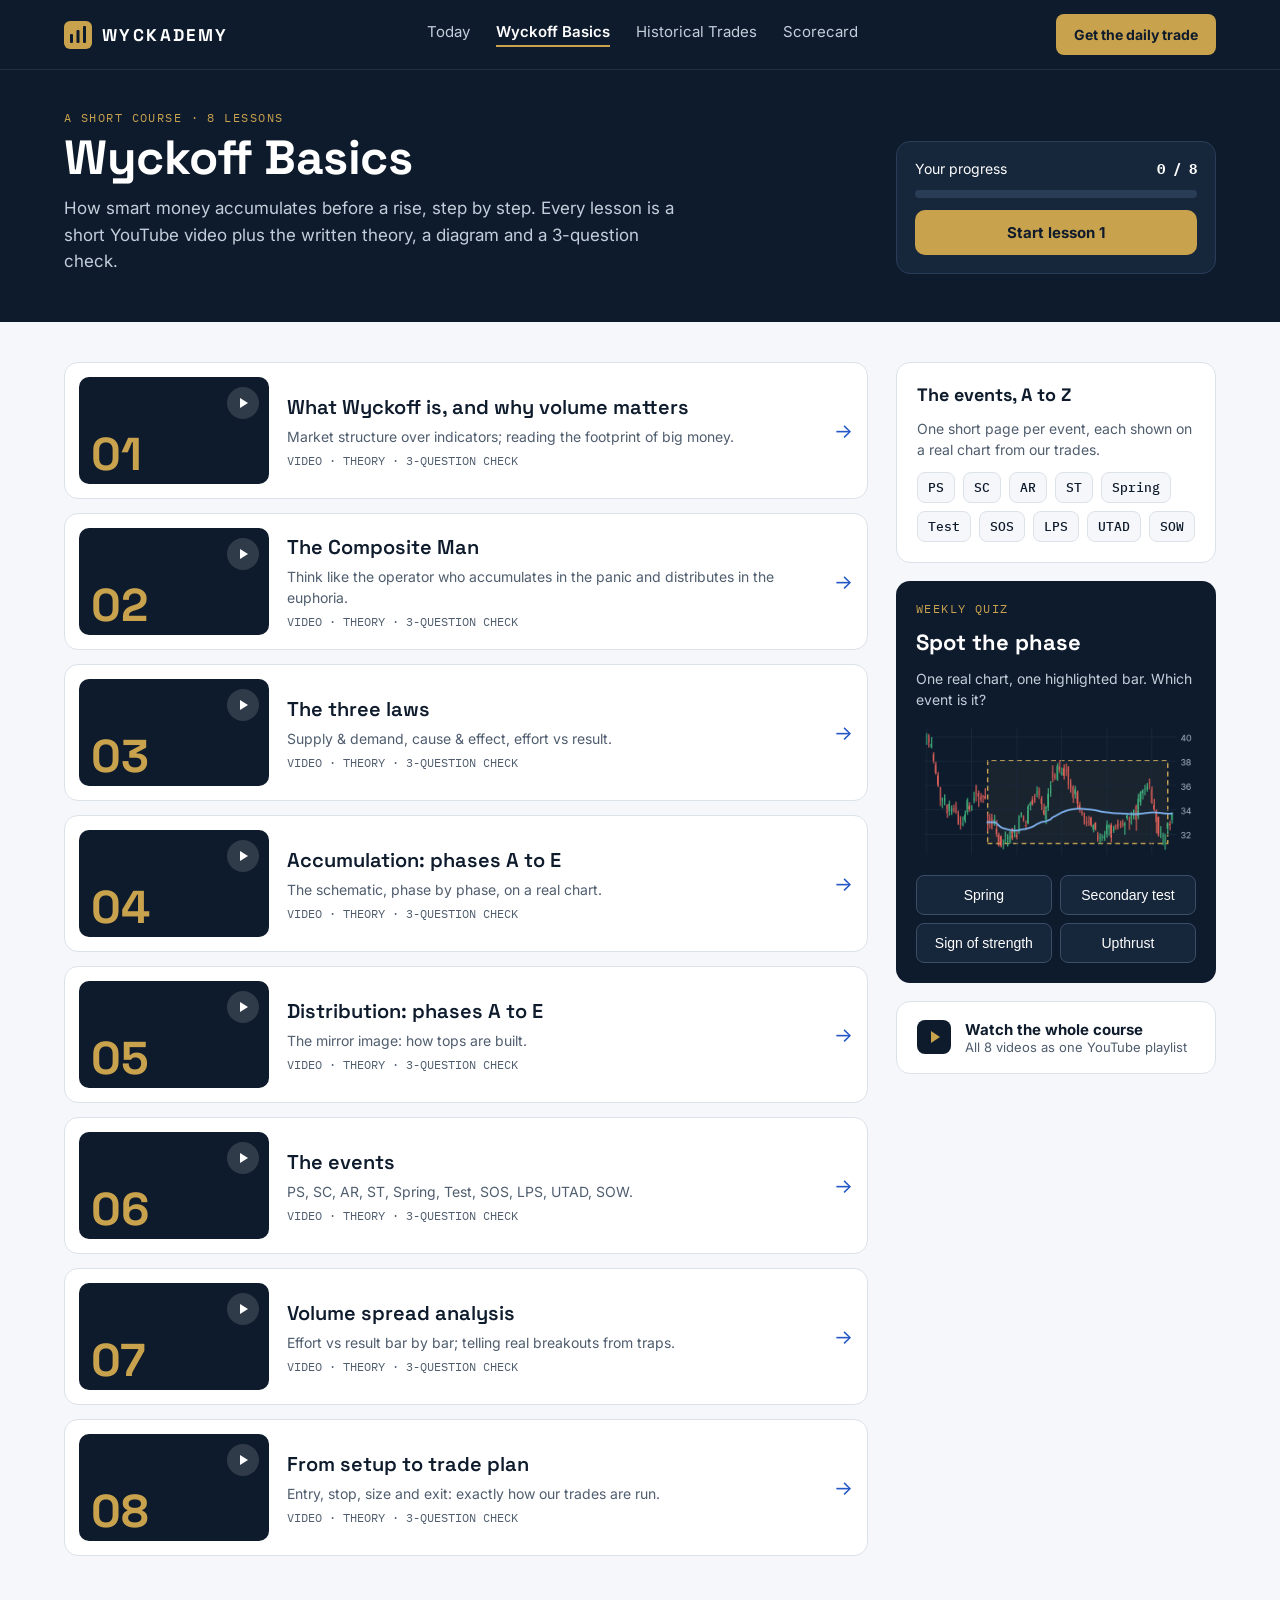
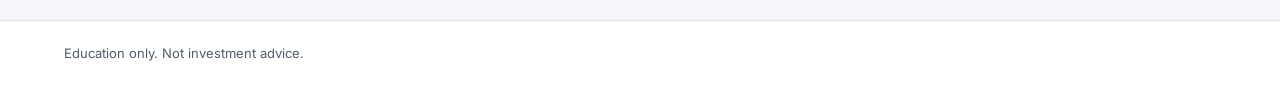
==== basics/index.html @ 3fdadf1f "Go live with Webby's site from design v1 (follow buttons instead of email sign-up) Co-Authored-By: C" ====
<!doctype html>
<html lang="en">
<head>
<meta charset="utf-8">
<meta name="viewport" content="width=device-width, initial-scale=1">
<title>Wyckoff Basics: the free course | Wyckademy</title>
<meta name="description" content="Wyckademy teaches the Wyckoff method on real US stocks: a daily scan, the chart, the plan written before the trade, and an honest scorecard. Education only, not investment advice.">
<meta property="og:title" content="Wyckoff Basics: the free course | Wyckademy">
<meta property="og:description" content="Wyckademy teaches the Wyckoff method on real US stocks: a daily scan, the chart, the plan written before the trade, and an honest scorecard. Education only, not investment advice.">
<meta property="og:image" content="https://wyckademy.com/assets/hal_thumb.png">
<link rel="icon" href="/assets/favicon.svg" type="image/svg+xml">
<link rel="preconnect" href="https://fonts.googleapis.com">
<link href="https://fonts.googleapis.com/css2?family=Space+Grotesk:wght@500;600;700&amp;family=Inter:wght@400;500;600;700&amp;family=IBM+Plex+Mono:wght@400;500;600&amp;display=swap" rel="stylesheet">
<style>
body{margin:0;font-family:Inter,Arial,sans-serif;color:#0E1B2C;background:#F5F7FA}
a{color:#0E1B2C}a:hover{color:#2457C5}
</style>
<style>*{box-sizing:border-box}img{max-width:100%}</style>
</head>
<body>
<div style="width: 100%; background: #F5F7FA">

<header style="background: #0E1B2C; border-bottom: 1px solid #1F3048">
<nav aria-label="Main" style="max-width: 1200px; margin: 0 auto; padding: 14px 24px; display: flex; flex-wrap: wrap; align-items: center; gap: 20px">
<a href="/" style="display: flex; align-items: center; gap: 10px; text-decoration: none; color: #FFFFFF">
<svg width="28" height="28" viewBox="0 0 28 28" aria-hidden="true"><rect width="28" height="28" rx="6" fill="#C9A24D"></rect><rect x="6" y="13" width="3" height="9" rx="1" fill="#0E1B2C"></rect><rect x="12.5" y="9" width="3" height="13" rx="1" fill="#0E1B2C"></rect><rect x="19" y="5" width="3" height="17" rx="1" fill="#0E1B2C"></rect></svg>
<span style="font-family: 'Space Grotesk', sans-serif; font-weight: 700; letter-spacing: .14em; font-size: 17px">WYCKADEMY</span>
</a>
<div style="display: flex; flex-wrap: wrap; gap: 26px; flex-grow: 1; justify-content: center; font-size: 15px">
<a href="/" style="text-decoration: none; color: #C3CEDB">Today</a>
<a href="/basics/" style="text-decoration: none; color: #FFFFFF; font-weight: 600; border-bottom: 2px solid #C9A24D; padding-bottom: 4px">Wyckoff Basics</a>
<a href="/trades/" style="text-decoration: none; color: #C3CEDB">Historical Trades</a>
<a href="/#scorecard" style="text-decoration: none; color: #C3CEDB">Scorecard</a>
</div>
<a href="/#signup" style="background: #C9A24D; color: #0E1B2C; text-decoration: none; padding: 12px 18px; border-radius: 8px; font-size: 14px; font-weight: 700">Get the daily trade</a>
</nav>
</header>

<section style="background: #0E1B2C; color: #FFFFFF">
<div style="max-width: 1200px; margin: 0 auto; padding: 40px 24px 48px; display: flex; flex-wrap: wrap; gap: 32px; align-items: flex-end">
<div style="flex: 999 1 560px">
<div style="font-family: 'IBM Plex Mono', monospace; font-size: 12px; letter-spacing: .12em; color: #C9A24D">A SHORT COURSE · 8 LESSONS</div>
<h1 style="margin: 8px 0 12px; font-family: 'Space Grotesk', sans-serif; font-size: 48px; line-height: 1.05; letter-spacing: -.01em">Wyckoff Basics</h1>
<p style="margin: 0; color: #C3CEDB; font-size: 17px; line-height: 1.55; max-width: 620px">How smart money accumulates before a rise, step by step. Every lesson is a short YouTube video plus the written theory, a diagram and a 3-question check.</p>
</div>
<div style="flex: 1 1 320px; background: #16263B; border: 1px solid #2A3D57; border-radius: 14px; padding: 18px; display: flex; flex-direction: column; gap: 12px">
<div style="display: flex; justify-content: space-between; font-size: 14px"><span>Your progress</span><b style="font-family: 'IBM Plex Mono', monospace">0 / 8</b></div>
<div style="height: 8px; background: #2A3D57; border-radius: 4px"><div style="width: 0%; height: 8px; background: #C9A24D; border-radius: 4px"></div></div>
<a href="/lesson/" style="background: #C9A24D; color: #0E1B2C; text-decoration: none; text-align: center; padding: 13px; border-radius: 10px; font-weight: 700; font-size: 15px">Start lesson 1</a>
</div>
</div>
</section>

<main style="max-width: 1200px; margin: 0 auto; padding: 40px 24px 64px; display: flex; flex-wrap: wrap; gap: 28px; align-items: flex-start">
<ol style="flex: 999 1 640px; min-width: 0; list-style: none; margin: 0; padding: 0; display: flex; flex-direction: column; gap: 14px">

<li>
<a href="/lesson/" style="text-decoration: none; color: #0E1B2C; background: #FFFFFF; border: 1px solid #DCE2E9; border-radius: 14px; padding: 14px; display: flex; flex-wrap: wrap; gap: 18px; align-items: center">
<div style="width: 190px; height: 107px; background: #0E1B2C; border-radius: 10px; position: relative; display: flex; align-items: flex-end; padding: 12px; box-sizing: border-box; flex-shrink: 0">
<span style="font-family: 'Space Grotesk', sans-serif; font-size: 46px; font-weight: 700; color: #C9A24D; line-height: .8">01</span>
<span style="position: absolute; top: 10px; right: 10px; width: 32px; height: 32px; border-radius: 16px; background: rgba(255,255,255,.14); display: flex; align-items: center; justify-content: center"><svg width="14" height="14" viewBox="0 0 14 14" aria-hidden="true"><path d="M4 2l8 5-8 5z" fill="#FFFFFF"></path></svg></span>
</div>
<div style="flex: 1 1 300px; display: flex; flex-direction: column; gap: 6px">
<span style="font-family: 'Space Grotesk', sans-serif; font-size: 20px; font-weight: 600">What Wyckoff is, and why volume matters</span>
<span style="color: #4F5D6E; font-size: 14px; line-height: 1.5">Market structure over indicators; reading the footprint of big money.</span>
<span style="font-family: 'IBM Plex Mono', monospace; color: #4F5D6E; font-size: 12px">VIDEO · THEORY · 3-QUESTION CHECK</span>
</div>
<span style="font-size: 20px; color: #2457C5" aria-hidden="true">→</span>
</a>
</li>

<li>
<a href="/lesson/" style="text-decoration: none; color: #0E1B2C; background: #FFFFFF; border: 1px solid #DCE2E9; border-radius: 14px; padding: 14px; display: flex; flex-wrap: wrap; gap: 18px; align-items: center">
<div style="width: 190px; height: 107px; background: #0E1B2C; border-radius: 10px; position: relative; display: flex; align-items: flex-end; padding: 12px; box-sizing: border-box; flex-shrink: 0">
<span style="font-family: 'Space Grotesk', sans-serif; font-size: 46px; font-weight: 700; color: #C9A24D; line-height: .8">02</span>
<span style="position: absolute; top: 10px; right: 10px; width: 32px; height: 32px; border-radius: 16px; background: rgba(255,255,255,.14); display: flex; align-items: center; justify-content: center"><svg width="14" height="14" viewBox="0 0 14 14" aria-hidden="true"><path d="M4 2l8 5-8 5z" fill="#FFFFFF"></path></svg></span>
</div>
<div style="flex: 1 1 300px; display: flex; flex-direction: column; gap: 6px">
<span style="font-family: 'Space Grotesk', sans-serif; font-size: 20px; font-weight: 600">The Composite Man</span>
<span style="color: #4F5D6E; font-size: 14px; line-height: 1.5">Think like the operator who accumulates in the panic and distributes in the euphoria.</span>
<span style="font-family: 'IBM Plex Mono', monospace; color: #4F5D6E; font-size: 12px">VIDEO · THEORY · 3-QUESTION CHECK</span>
</div>
<span style="font-size: 20px; color: #2457C5" aria-hidden="true">→</span>
</a>
</li>

<li>
<a href="/lesson/" style="text-decoration: none; color: #0E1B2C; background: #FFFFFF; border: 1px solid #DCE2E9; border-radius: 14px; padding: 14px; display: flex; flex-wrap: wrap; gap: 18px; align-items: center">
<div style="width: 190px; height: 107px; background: #0E1B2C; border-radius: 10px; position: relative; display: flex; align-items: flex-end; padding: 12px; box-sizing: border-box; flex-shrink: 0">
<span style="font-family: 'Space Grotesk', sans-serif; font-size: 46px; font-weight: 700; color: #C9A24D; line-height: .8">03</span>
<span style="position: absolute; top: 10px; right: 10px; width: 32px; height: 32px; border-radius: 16px; background: rgba(255,255,255,.14); display: flex; align-items: center; justify-content: center"><svg width="14" height="14" viewBox="0 0 14 14" aria-hidden="true"><path d="M4 2l8 5-8 5z" fill="#FFFFFF"></path></svg></span>
</div>
<div style="flex: 1 1 300px; display: flex; flex-direction: column; gap: 6px">
<span style="font-family: 'Space Grotesk', sans-serif; font-size: 20px; font-weight: 600">The three laws</span>
<span style="color: #4F5D6E; font-size: 14px; line-height: 1.5">Supply &amp; demand, cause &amp; effect, effort vs result.</span>
<span style="font-family: 'IBM Plex Mono', monospace; color: #4F5D6E; font-size: 12px">VIDEO · THEORY · 3-QUESTION CHECK</span>
</div>
<span style="font-size: 20px; color: #2457C5" aria-hidden="true">→</span>
</a>
</li>

<li>
<a href="/lesson/" style="text-decoration: none; color: #0E1B2C; background: #FFFFFF; border: 1px solid #DCE2E9; border-radius: 14px; padding: 14px; display: flex; flex-wrap: wrap; gap: 18px; align-items: center">
<div style="width: 190px; height: 107px; background: #0E1B2C; border-radius: 10px; position: relative; display: flex; align-items: flex-end; padding: 12px; box-sizing: border-box; flex-shrink: 0">
<span style="font-family: 'Space Grotesk', sans-serif; font-size: 46px; font-weight: 700; color: #C9A24D; line-height: .8">04</span>
<span style="position: absolute; top: 10px; right: 10px; width: 32px; height: 32px; border-radius: 16px; background: rgba(255,255,255,.14); display: flex; align-items: center; justify-content: center"><svg width="14" height="14" viewBox="0 0 14 14" aria-hidden="true"><path d="M4 2l8 5-8 5z" fill="#FFFFFF"></path></svg></span>
</div>
<div style="flex: 1 1 300px; display: flex; flex-direction: column; gap: 6px">
<span style="font-family: 'Space Grotesk', sans-serif; font-size: 20px; font-weight: 600">Accumulation: phases A to E</span>
<span style="color: #4F5D6E; font-size: 14px; line-height: 1.5">The schematic, phase by phase, on a real chart.</span>
<span style="font-family: 'IBM Plex Mono', monospace; color: #4F5D6E; font-size: 12px">VIDEO · THEORY · 3-QUESTION CHECK</span>
</div>
<span style="font-size: 20px; color: #2457C5" aria-hidden="true">→</span>
</a>
</li>

<li>
<a href="/lesson/" style="text-decoration: none; color: #0E1B2C; background: #FFFFFF; border: 1px solid #DCE2E9; border-radius: 14px; padding: 14px; display: flex; flex-wrap: wrap; gap: 18px; align-items: center">
<div style="width: 190px; height: 107px; background: #0E1B2C; border-radius: 10px; position: relative; display: flex; align-items: flex-end; padding: 12px; box-sizing: border-box; flex-shrink: 0">
<span style="font-family: 'Space Grotesk', sans-serif; font-size: 46px; font-weight: 700; color: #C9A24D; line-height: .8">05</span>
<span style="position: absolute; top: 10px; right: 10px; width: 32px; height: 32px; border-radius: 16px; background: rgba(255,255,255,.14); display: flex; align-items: center; justify-content: center"><svg width="14" height="14" viewBox="0 0 14 14" aria-hidden="true"><path d="M4 2l8 5-8 5z" fill="#FFFFFF"></path></svg></span>
</div>
<div style="flex: 1 1 300px; display: flex; flex-direction: column; gap: 6px">
<span style="font-family: 'Space Grotesk', sans-serif; font-size: 20px; font-weight: 600">Distribution: phases A to E</span>
<span style="color: #4F5D6E; font-size: 14px; line-height: 1.5">The mirror image: how tops are built.</span>
<span style="font-family: 'IBM Plex Mono', monospace; color: #4F5D6E; font-size: 12px">VIDEO · THEORY · 3-QUESTION CHECK</span>
</div>
<span style="font-size: 20px; color: #2457C5" aria-hidden="true">→</span>
</a>
</li>

<li>
<a href="/lesson/" style="text-decoration: none; color: #0E1B2C; background: #FFFFFF; border: 1px solid #DCE2E9; border-radius: 14px; padding: 14px; display: flex; flex-wrap: wrap; gap: 18px; align-items: center">
<div style="width: 190px; height: 107px; background: #0E1B2C; border-radius: 10px; position: relative; display: flex; align-items: flex-end; padding: 12px; box-sizing: border-box; flex-shrink: 0">
<span style="font-family: 'Space Grotesk', sans-serif; font-size: 46px; font-weight: 700; color: #C9A24D; line-height: .8">06</span>
<span style="position: absolute; top: 10px; right: 10px; width: 32px; height: 32px; border-radius: 16px; background: rgba(255,255,255,.14); display: flex; align-items: center; justify-content: center"><svg width="14" height="14" viewBox="0 0 14 14" aria-hidden="true"><path d="M4 2l8 5-8 5z" fill="#FFFFFF"></path></svg></span>
</div>
<div style="flex: 1 1 300px; display: flex; flex-direction: column; gap: 6px">
<span style="font-family: 'Space Grotesk', sans-serif; font-size: 20px; font-weight: 600">The events</span>
<span style="color: #4F5D6E; font-size: 14px; line-height: 1.5">PS, SC, AR, ST, Spring, Test, SOS, LPS, UTAD, SOW.</span>
<span style="font-family: 'IBM Plex Mono', monospace; color: #4F5D6E; font-size: 12px">VIDEO · THEORY · 3-QUESTION CHECK</span>
</div>
<span style="font-size: 20px; color: #2457C5" aria-hidden="true">→</span>
</a>
</li>

<li>
<a href="/lesson/" style="text-decoration: none; color: #0E1B2C; background: #FFFFFF; border: 1px solid #DCE2E9; border-radius: 14px; padding: 14px; display: flex; flex-wrap: wrap; gap: 18px; align-items: center">
<div style="width: 190px; height: 107px; background: #0E1B2C; border-radius: 10px; position: relative; display: flex; align-items: flex-end; padding: 12px; box-sizing: border-box; flex-shrink: 0">
<span style="font-family: 'Space Grotesk', sans-serif; font-size: 46px; font-weight: 700; color: #C9A24D; line-height: .8">07</span>
<span style="position: absolute; top: 10px; right: 10px; width: 32px; height: 32px; border-radius: 16px; background: rgba(255,255,255,.14); display: flex; align-items: center; justify-content: center"><svg width="14" height="14" viewBox="0 0 14 14" aria-hidden="true"><path d="M4 2l8 5-8 5z" fill="#FFFFFF"></path></svg></span>
</div>
<div style="flex: 1 1 300px; display: flex; flex-direction: column; gap: 6px">
<span style="font-family: 'Space Grotesk', sans-serif; font-size: 20px; font-weight: 600">Volume spread analysis</span>
<span style="color: #4F5D6E; font-size: 14px; line-height: 1.5">Effort vs result bar by bar; telling real breakouts from traps.</span>
<span style="font-family: 'IBM Plex Mono', monospace; color: #4F5D6E; font-size: 12px">VIDEO · THEORY · 3-QUESTION CHECK</span>
</div>
<span style="font-size: 20px; color: #2457C5" aria-hidden="true">→</span>
</a>
</li>

<li>
<a href="/lesson/" style="text-decoration: none; color: #0E1B2C; background: #FFFFFF; border: 1px solid #DCE2E9; border-radius: 14px; padding: 14px; display: flex; flex-wrap: wrap; gap: 18px; align-items: center">
<div style="width: 190px; height: 107px; background: #0E1B2C; border-radius: 10px; position: relative; display: flex; align-items: flex-end; padding: 12px; box-sizing: border-box; flex-shrink: 0">
<span style="font-family: 'Space Grotesk', sans-serif; font-size: 46px; font-weight: 700; color: #C9A24D; line-height: .8">08</span>
<span style="position: absolute; top: 10px; right: 10px; width: 32px; height: 32px; border-radius: 16px; background: rgba(255,255,255,.14); display: flex; align-items: center; justify-content: center"><svg width="14" height="14" viewBox="0 0 14 14" aria-hidden="true"><path d="M4 2l8 5-8 5z" fill="#FFFFFF"></path></svg></span>
</div>
<div style="flex: 1 1 300px; display: flex; flex-direction: column; gap: 6px">
<span style="font-family: 'Space Grotesk', sans-serif; font-size: 20px; font-weight: 600">From setup to trade plan</span>
<span style="color: #4F5D6E; font-size: 14px; line-height: 1.5">Entry, stop, size and exit: exactly how our trades are run.</span>
<span style="font-family: 'IBM Plex Mono', monospace; color: #4F5D6E; font-size: 12px">VIDEO · THEORY · 3-QUESTION CHECK</span>
</div>
<span style="font-size: 20px; color: #2457C5" aria-hidden="true">→</span>
</a>
</li>

</ol>

<aside style="flex: 1 1 320px; display: flex; flex-direction: column; gap: 18px">
<div style="background: #FFFFFF; border: 1px solid #DCE2E9; border-radius: 14px; padding: 20px; display: flex; flex-direction: column; gap: 12px">
<b style="font-family: 'Space Grotesk', sans-serif; font-size: 18px">The events, A to Z</b>
<span style="color: #4F5D6E; font-size: 14px; line-height: 1.5">One short page per event, each shown on a real chart from our trades.</span>
<div style="display: flex; flex-wrap: wrap; gap: 8px">

<a href="/lesson/" style="font-family: 'IBM Plex Mono', monospace; font-size: 13px; font-weight: 500; text-decoration: none; background: #F5F7FA; border: 1px solid #DCE2E9; border-radius: 8px; padding: 6px 10px">PS</a>

<a href="/lesson/" style="font-family: 'IBM Plex Mono', monospace; font-size: 13px; font-weight: 500; text-decoration: none; background: #F5F7FA; border: 1px solid #DCE2E9; border-radius: 8px; padding: 6px 10px">SC</a>

<a href="/lesson/" style="font-family: 'IBM Plex Mono', monospace; font-size: 13px; font-weight: 500; text-decoration: none; background: #F5F7FA; border: 1px solid #DCE2E9; border-radius: 8px; padding: 6px 10px">AR</a>

<a href="/lesson/" style="font-family: 'IBM Plex Mono', monospace; font-size: 13px; font-weight: 500; text-decoration: none; background: #F5F7FA; border: 1px solid #DCE2E9; border-radius: 8px; padding: 6px 10px">ST</a>

<a href="/lesson/" style="font-family: 'IBM Plex Mono', monospace; font-size: 13px; font-weight: 500; text-decoration: none; background: #F5F7FA; border: 1px solid #DCE2E9; border-radius: 8px; padding: 6px 10px">Spring</a>

<a href="/lesson/" style="font-family: 'IBM Plex Mono', monospace; font-size: 13px; font-weight: 500; text-decoration: none; background: #F5F7FA; border: 1px solid #DCE2E9; border-radius: 8px; padding: 6px 10px">Test</a>

<a href="/lesson/" style="font-family: 'IBM Plex Mono', monospace; font-size: 13px; font-weight: 500; text-decoration: none; background: #F5F7FA; border: 1px solid #DCE2E9; border-radius: 8px; padding: 6px 10px">SOS</a>

<a href="/lesson/" style="font-family: 'IBM Plex Mono', monospace; font-size: 13px; font-weight: 500; text-decoration: none; background: #F5F7FA; border: 1px solid #DCE2E9; border-radius: 8px; padding: 6px 10px">LPS</a>

<a href="/lesson/" style="font-family: 'IBM Plex Mono', monospace; font-size: 13px; font-weight: 500; text-decoration: none; background: #F5F7FA; border: 1px solid #DCE2E9; border-radius: 8px; padding: 6px 10px">UTAD</a>

<a href="/lesson/" style="font-family: 'IBM Plex Mono', monospace; font-size: 13px; font-weight: 500; text-decoration: none; background: #F5F7FA; border: 1px solid #DCE2E9; border-radius: 8px; padding: 6px 10px">SOW</a>

</div>
</div>
<div style="background: #0E1B2C; color: #FFFFFF; border-radius: 14px; padding: 20px; display: flex; flex-direction: column; gap: 12px">
<div style="font-family: 'IBM Plex Mono', monospace; font-size: 12px; letter-spacing: .12em; color: #C9A24D">WEEKLY QUIZ</div>
<b style="font-family: 'Space Grotesk', sans-serif; font-size: 22px">Spot the phase</b>
<span style="color: #C3CEDB; font-size: 14px; line-height: 1.5">One real chart, one highlighted bar. Which event is it?</span>
<img src="/assets/hal_thumb.png" alt="Quiz chart" style="width: 100%; border-radius: 8px; display: block">
<div style="display: grid; grid-template-columns: repeat(2, minmax(0, 1fr)); gap: 8px">
<button type="button" style="background: #16263B; color: #FFFFFF; border: 1px solid #3A4E68; border-radius: 8px; padding: 11px; font-size: 14px">Spring</button>
<button type="button" style="background: #16263B; color: #FFFFFF; border: 1px solid #3A4E68; border-radius: 8px; padding: 11px; font-size: 14px">Secondary test</button>
<button type="button" style="background: #16263B; color: #FFFFFF; border: 1px solid #3A4E68; border-radius: 8px; padding: 11px; font-size: 14px">Sign of strength</button>
<button type="button" style="background: #16263B; color: #FFFFFF; border: 1px solid #3A4E68; border-radius: 8px; padding: 11px; font-size: 14px">Upthrust</button>
</div>
</div>
<a href="https://www.youtube.com/channel/UC4YRM41OV3Z-UfDPH4TxxvA" rel="noopener" target="_blank" style="background: #FFFFFF; border: 1px solid #DCE2E9; border-radius: 14px; padding: 18px 20px; text-decoration: none; display: flex; align-items: center; gap: 14px">
<svg width="34" height="34" viewBox="0 0 34 34" aria-hidden="true"><rect width="34" height="34" rx="8" fill="#0E1B2C"></rect><path d="M14 11l9 6-9 6z" fill="#C9A24D"></path></svg>
<span style="display: flex; flex-direction: column"><b style="font-size: 15px">Watch the whole course</b><span style="color: #4F5D6E; font-size: 13px">All 8 videos as one YouTube playlist</span></span>
</a>
</aside>
</main>

<footer style="background: #FFFFFF; border-top: 1px solid #DCE2E9">
<div style="max-width: 1200px; margin: 0 auto; padding: 24px; font-size: 13px; color: #4F5D6E">Education only. Not investment advice.</div>
</footer>
</div>
</body>
</html>
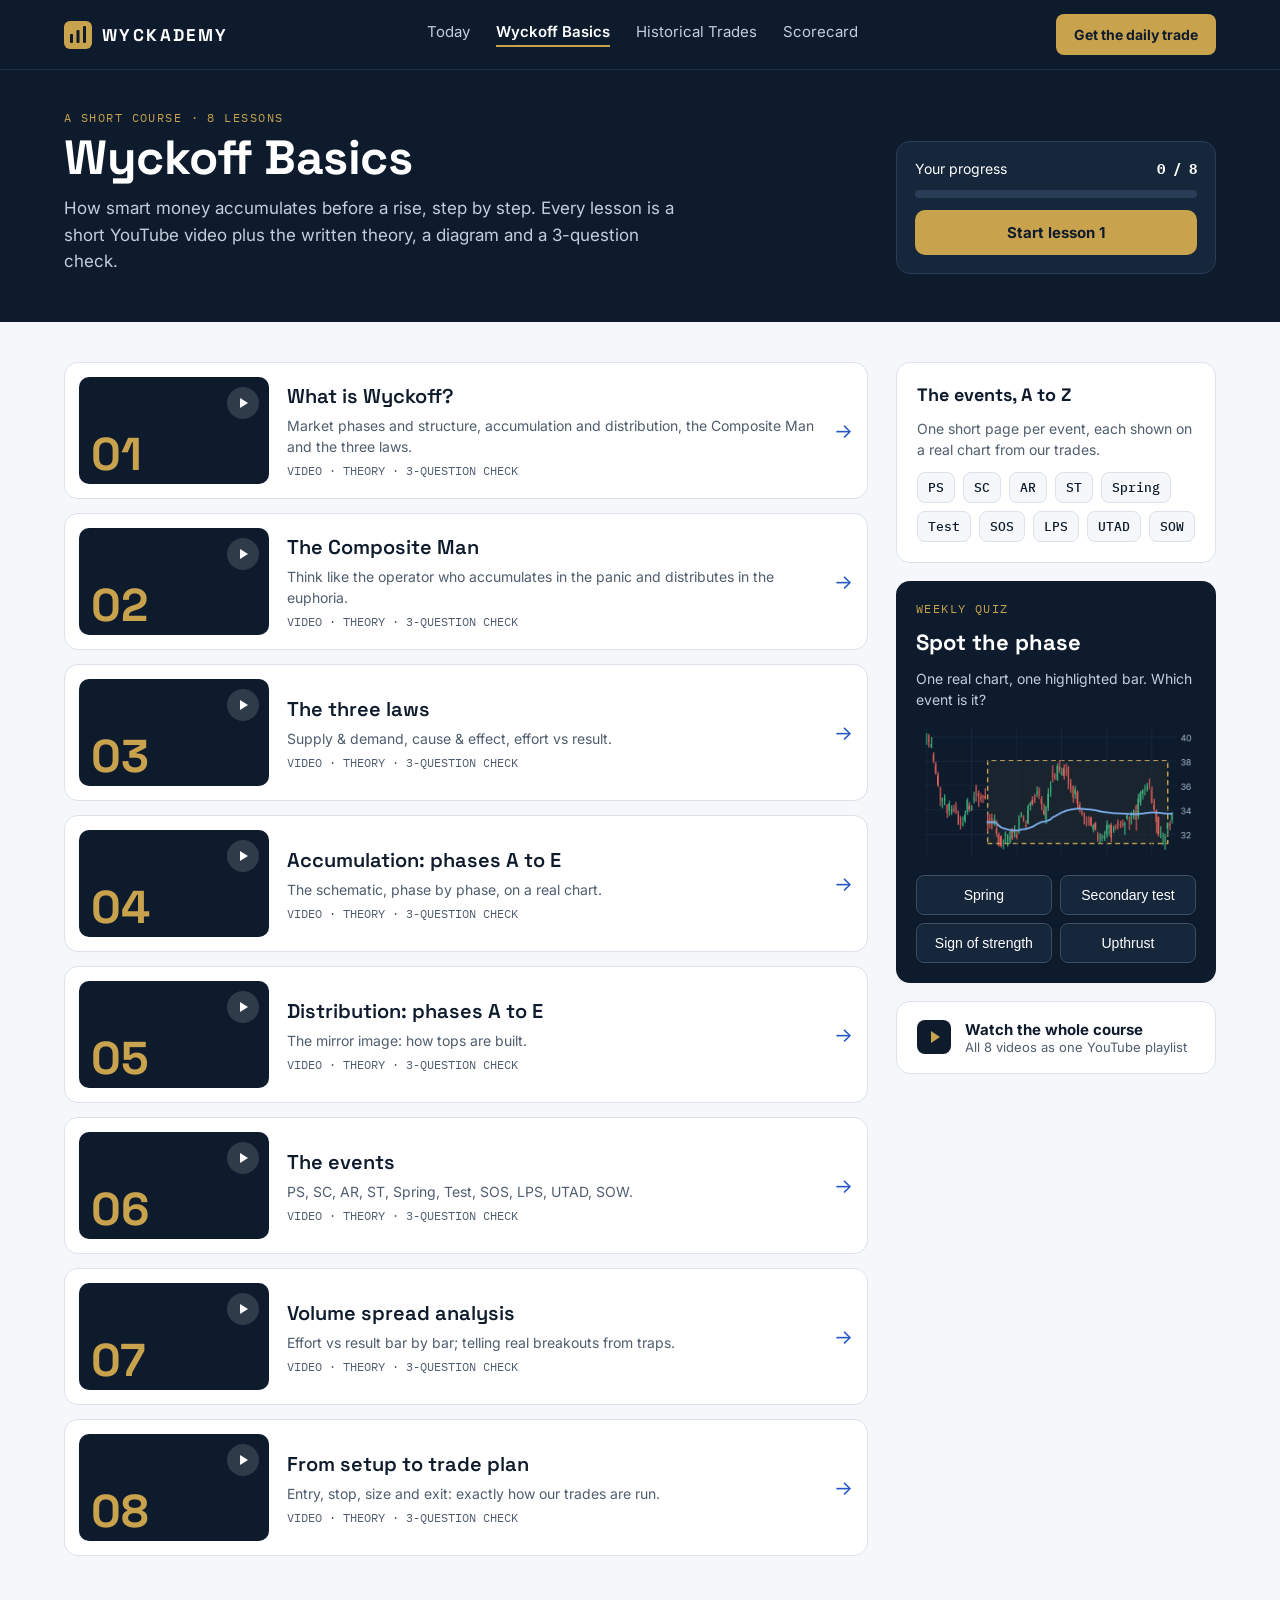
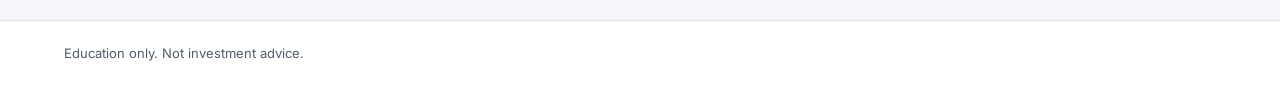
==== commit 554117f4: "Lesson 1 'What is Wyckoff?' page with the lesson video; Basics lesson 1 card links to it Co-Authored" ====
--- a/basics/index.html
+++ b/basics/index.html
@@ -46,7 +46,7 @@
 <div style="flex: 1 1 320px; background: #16263B; border: 1px solid #2A3D57; border-radius: 14px; padding: 18px; display: flex; flex-direction: column; gap: 12px">
 <div style="display: flex; justify-content: space-between; font-size: 14px"><span>Your progress</span><b style="font-family: 'IBM Plex Mono', monospace">0 / 8</b></div>
 <div style="height: 8px; background: #2A3D57; border-radius: 4px"><div style="width: 0%; height: 8px; background: #C9A24D; border-radius: 4px"></div></div>
-<a href="/lesson/" style="background: #C9A24D; color: #0E1B2C; text-decoration: none; text-align: center; padding: 13px; border-radius: 10px; font-weight: 700; font-size: 15px">Start lesson 1</a>
+<a href="/basics/what-is-wyckoff/" style="background: #C9A24D; color: #0E1B2C; text-decoration: none; text-align: center; padding: 13px; border-radius: 10px; font-weight: 700; font-size: 15px">Start lesson 1</a>
 </div>
 </div>
 </section>
@@ -55,14 +55,14 @@
 <ol style="flex: 999 1 640px; min-width: 0; list-style: none; margin: 0; padding: 0; display: flex; flex-direction: column; gap: 14px">
 
 <li>
-<a href="/lesson/" style="text-decoration: none; color: #0E1B2C; background: #FFFFFF; border: 1px solid #DCE2E9; border-radius: 14px; padding: 14px; display: flex; flex-wrap: wrap; gap: 18px; align-items: center">
+<a href="/basics/what-is-wyckoff/" style="text-decoration: none; color: #0E1B2C; background: #FFFFFF; border: 1px solid #DCE2E9; border-radius: 14px; padding: 14px; display: flex; flex-wrap: wrap; gap: 18px; align-items: center">
 <div style="width: 190px; height: 107px; background: #0E1B2C; border-radius: 10px; position: relative; display: flex; align-items: flex-end; padding: 12px; box-sizing: border-box; flex-shrink: 0">
 <span style="font-family: 'Space Grotesk', sans-serif; font-size: 46px; font-weight: 700; color: #C9A24D; line-height: .8">01</span>
 <span style="position: absolute; top: 10px; right: 10px; width: 32px; height: 32px; border-radius: 16px; background: rgba(255,255,255,.14); display: flex; align-items: center; justify-content: center"><svg width="14" height="14" viewBox="0 0 14 14" aria-hidden="true"><path d="M4 2l8 5-8 5z" fill="#FFFFFF"></path></svg></span>
 </div>
 <div style="flex: 1 1 300px; display: flex; flex-direction: column; gap: 6px">
-<span style="font-family: 'Space Grotesk', sans-serif; font-size: 20px; font-weight: 600">What Wyckoff is, and why volume matters</span>
-<span style="color: #4F5D6E; font-size: 14px; line-height: 1.5">Market structure over indicators; reading the footprint of big money.</span>
+<span style="font-family: 'Space Grotesk', sans-serif; font-size: 20px; font-weight: 600">What is Wyckoff?</span>
+<span style="color: #4F5D6E; font-size: 14px; line-height: 1.5">Market phases and structure, accumulation and distribution, the Composite Man and the three laws.</span>
 <span style="font-family: 'IBM Plex Mono', monospace; color: #4F5D6E; font-size: 12px">VIDEO · THEORY · 3-QUESTION CHECK</span>
 </div>
 <span style="font-size: 20px; color: #2457C5" aria-hidden="true">→</span>
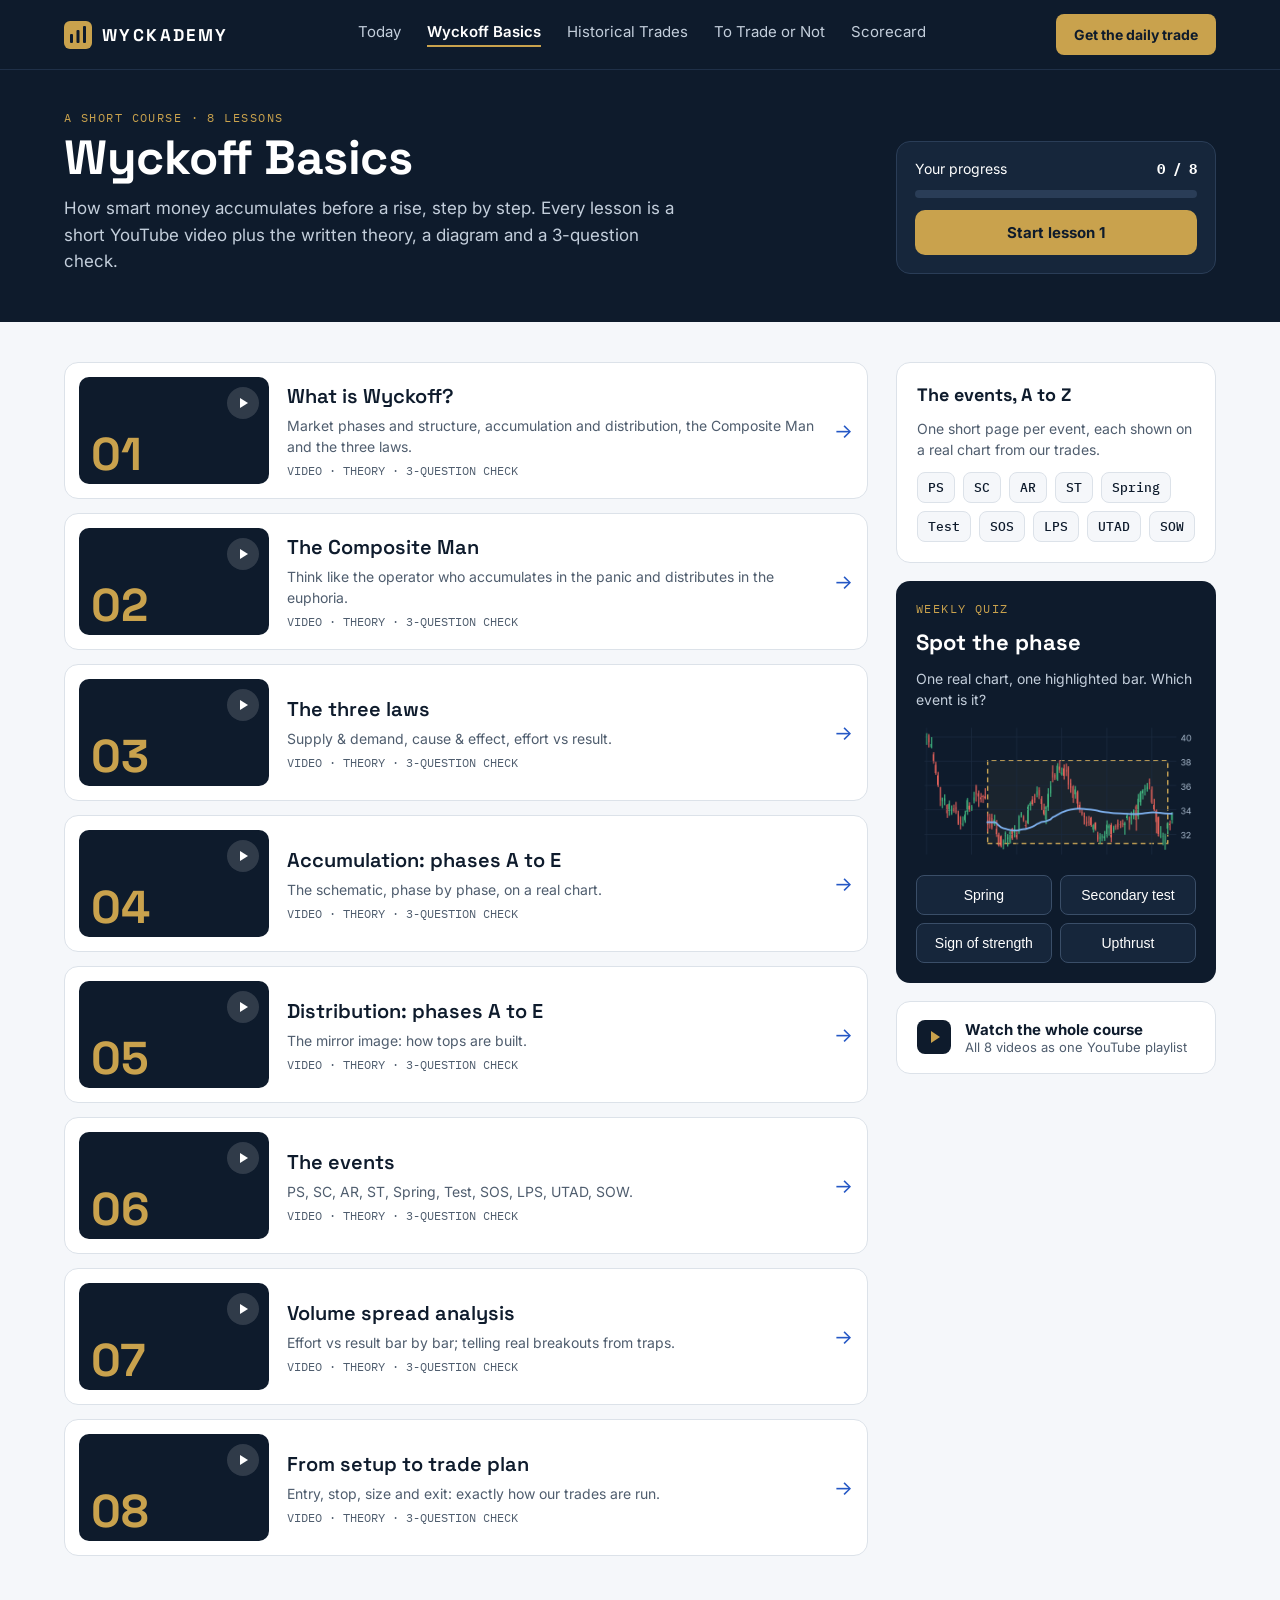
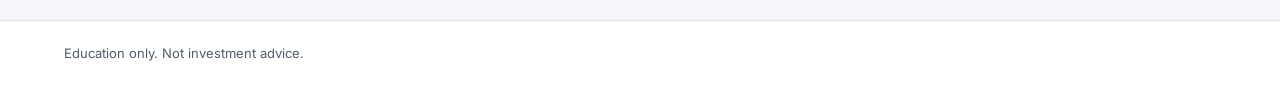
==== commit 7e19564f: "Webby: publish site" ====
--- a/basics/index.html
+++ b/basics/index.html
@@ -30,6 +30,7 @@
 <a href="/" style="text-decoration: none; color: #C3CEDB">Today</a>
 <a href="/basics/" style="text-decoration: none; color: #FFFFFF; font-weight: 600; border-bottom: 2px solid #C9A24D; padding-bottom: 4px">Wyckoff Basics</a>
 <a href="/trades/" style="text-decoration: none; color: #C3CEDB">Historical Trades</a>
+<a href="/trade-or-not/" style="text-decoration: none; color: #C3CEDB">To Trade or Not</a>
 <a href="/#scorecard" style="text-decoration: none; color: #C3CEDB">Scorecard</a>
 </div>
 <a href="/#signup" style="background: #C9A24D; color: #0E1B2C; text-decoration: none; padding: 12px 18px; border-radius: 8px; font-size: 14px; font-weight: 700">Get the daily trade</a>
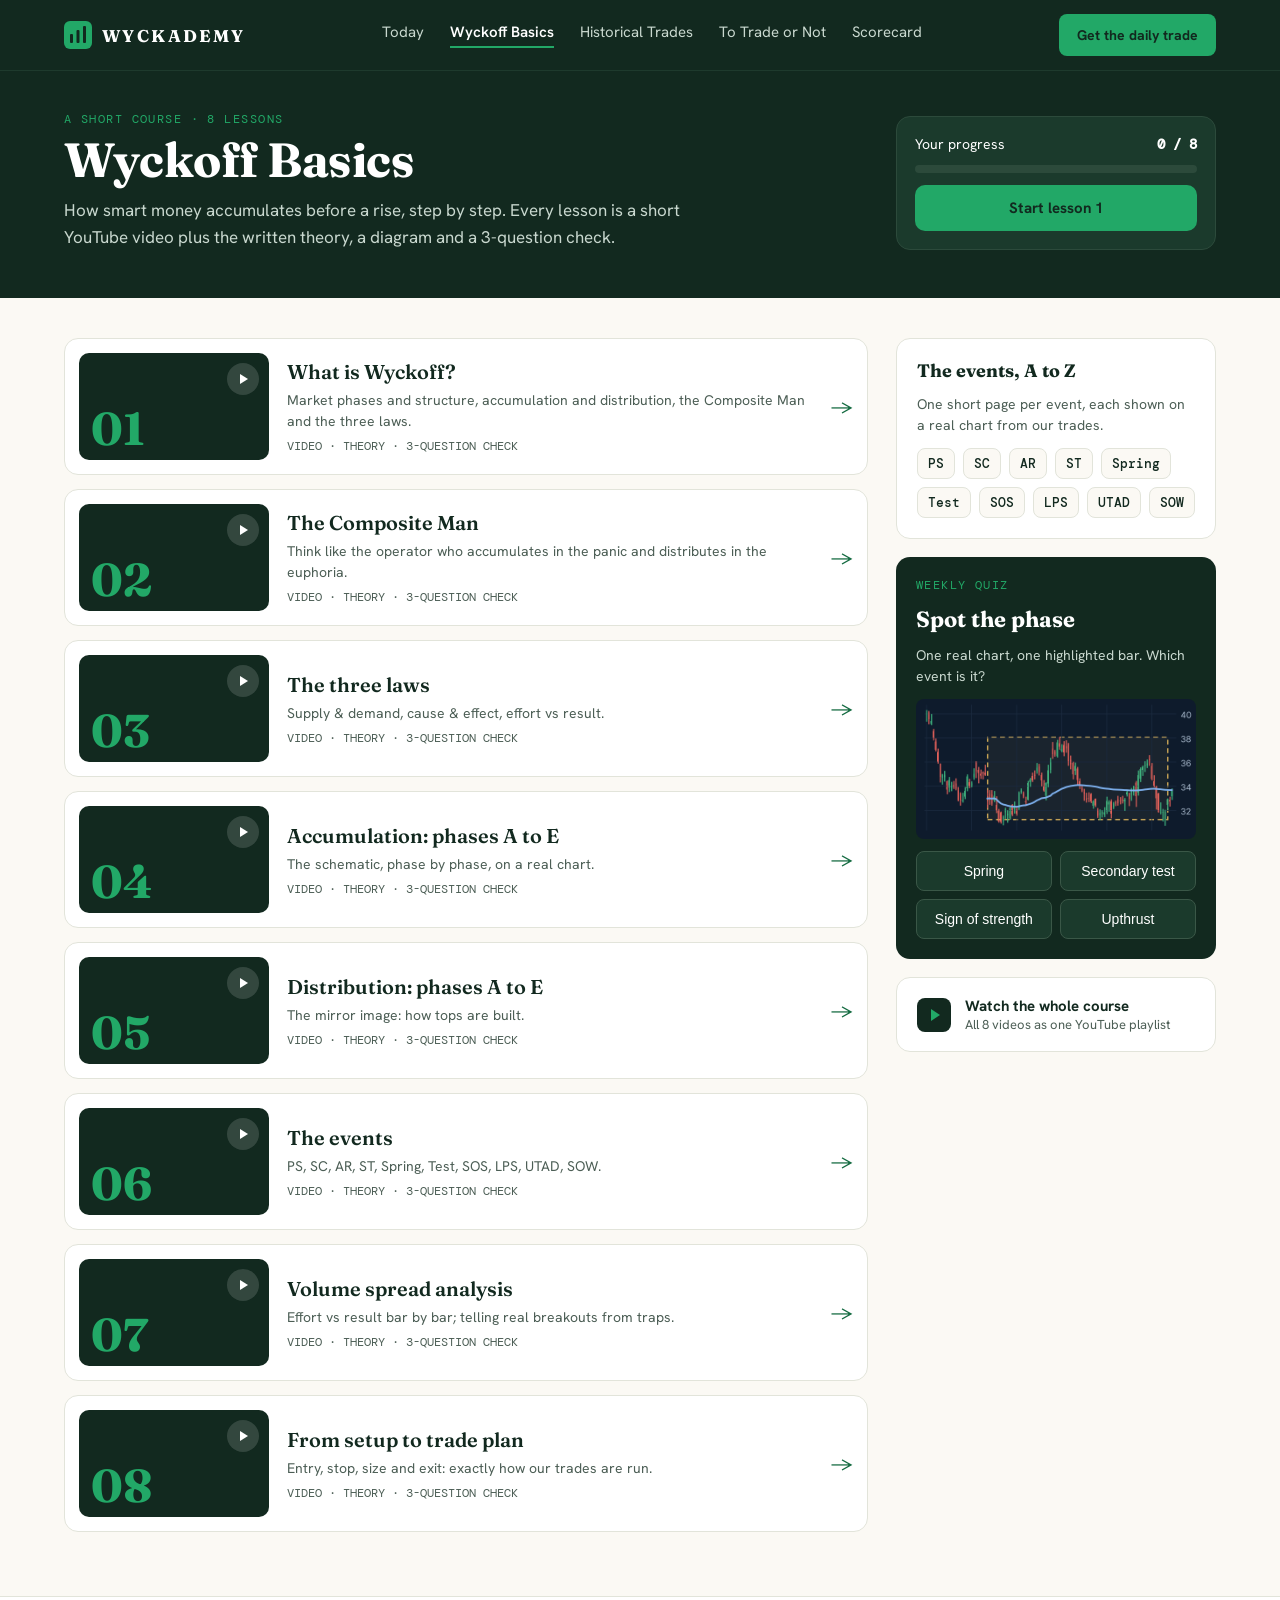
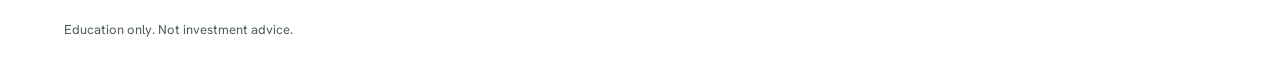
==== commit 02d8030f: "Webby: publish site" ====
--- a/basics/index.html
+++ b/basics/index.html
@@ -10,44 +10,45 @@
 <meta property="og:image" content="https://wyckademy.com/assets/hal_thumb.png">
 <link rel="icon" href="/assets/favicon.svg" type="image/svg+xml">
 <link rel="preconnect" href="https://fonts.googleapis.com">
-<link href="https://fonts.googleapis.com/css2?family=Space+Grotesk:wght@500;600;700&amp;family=Inter:wght@400;500;600;700&amp;family=IBM+Plex+Mono:wght@400;500;600&amp;display=swap" rel="stylesheet">
+<link href="https://fonts.googleapis.com/css2?family=Fraunces:opsz,wght@9..144,500..700&amp;family=Hanken+Grotesk:wght@400;500;600;700&amp;family=DM+Mono:wght@400;500&amp;display=swap" rel="stylesheet">
 <style>
-body{margin:0;font-family:Inter,Arial,sans-serif;color:#0E1B2C;background:#F5F7FA}
-a{color:#0E1B2C}a:hover{color:#2457C5}
+body{margin:0;font-family:'Hanken Grotesk',Arial,sans-serif;color:#12291F;background:#FBF9F4}
+a{color:#12291F}a:hover{color:#146B41}
 </style>
 <style>*{box-sizing:border-box}img{max-width:100%}</style>
+<link rel="stylesheet" href="/assets/mobile.css">
 </head>
 <body>
-<div style="width: 100%; background: #F5F7FA">
-
-<header style="background: #0E1B2C; border-bottom: 1px solid #1F3048">
+<div style="width: 100%; background: #FBF9F4">
+
+<header style="background: #12291F; border-bottom: 1px solid #1E3A2D">
 <nav aria-label="Main" style="max-width: 1200px; margin: 0 auto; padding: 14px 24px; display: flex; flex-wrap: wrap; align-items: center; gap: 20px">
 <a href="/" style="display: flex; align-items: center; gap: 10px; text-decoration: none; color: #FFFFFF">
-<svg width="28" height="28" viewBox="0 0 28 28" aria-hidden="true"><rect width="28" height="28" rx="6" fill="#C9A24D"></rect><rect x="6" y="13" width="3" height="9" rx="1" fill="#0E1B2C"></rect><rect x="12.5" y="9" width="3" height="13" rx="1" fill="#0E1B2C"></rect><rect x="19" y="5" width="3" height="17" rx="1" fill="#0E1B2C"></rect></svg>
-<span style="font-family: 'Space Grotesk', sans-serif; font-weight: 700; letter-spacing: .14em; font-size: 17px">WYCKADEMY</span>
+<svg width="28" height="28" viewBox="0 0 28 28" aria-hidden="true"><rect width="28" height="28" rx="6" fill="#22A867"></rect><rect x="6" y="13" width="3" height="9" rx="1" fill="#12291F"></rect><rect x="12.5" y="9" width="3" height="13" rx="1" fill="#12291F"></rect><rect x="19" y="5" width="3" height="17" rx="1" fill="#12291F"></rect></svg>
+<span style="font-family: 'Fraunces', sans-serif; font-weight: 700; letter-spacing: .14em; font-size: 17px">WYCKADEMY</span>
 </a>
 <div style="display: flex; flex-wrap: wrap; gap: 26px; flex-grow: 1; justify-content: center; font-size: 15px">
-<a href="/" style="text-decoration: none; color: #C3CEDB">Today</a>
-<a href="/basics/" style="text-decoration: none; color: #FFFFFF; font-weight: 600; border-bottom: 2px solid #C9A24D; padding-bottom: 4px">Wyckoff Basics</a>
-<a href="/trades/" style="text-decoration: none; color: #C3CEDB">Historical Trades</a>
-<a href="/trade-or-not/" style="text-decoration: none; color: #C3CEDB">To Trade or Not</a>
-<a href="/#scorecard" style="text-decoration: none; color: #C3CEDB">Scorecard</a>
-</div>
-<a href="/#signup" style="background: #C9A24D; color: #0E1B2C; text-decoration: none; padding: 12px 18px; border-radius: 8px; font-size: 14px; font-weight: 700">Get the daily trade</a>
+<a href="/" style="text-decoration: none; color: #C9D8CF">Today</a>
+<a href="/basics/" style="text-decoration: none; color: #FFFFFF; font-weight: 600; border-bottom: 2px solid #22A867; padding-bottom: 4px">Wyckoff Basics</a>
+<a href="/trades/" style="text-decoration: none; color: #C9D8CF">Historical Trades</a>
+<a href="/trade-or-not/" style="text-decoration: none; color: #C9D8CF">To Trade or Not</a>
+<a href="/#scorecard" style="text-decoration: none; color: #C9D8CF">Scorecard</a>
+</div>
+<a href="/#signup" style="background: #22A867; color: #12291F; text-decoration: none; padding: 12px 18px; border-radius: 8px; font-size: 14px; font-weight: 700">Get the daily trade</a>
 </nav>
 </header>
 
-<section style="background: #0E1B2C; color: #FFFFFF">
+<section style="background: #12291F; color: #FFFFFF">
 <div style="max-width: 1200px; margin: 0 auto; padding: 40px 24px 48px; display: flex; flex-wrap: wrap; gap: 32px; align-items: flex-end">
 <div style="flex: 999 1 560px">
-<div style="font-family: 'IBM Plex Mono', monospace; font-size: 12px; letter-spacing: .12em; color: #C9A24D">A SHORT COURSE · 8 LESSONS</div>
-<h1 style="margin: 8px 0 12px; font-family: 'Space Grotesk', sans-serif; font-size: 48px; line-height: 1.05; letter-spacing: -.01em">Wyckoff Basics</h1>
-<p style="margin: 0; color: #C3CEDB; font-size: 17px; line-height: 1.55; max-width: 620px">How smart money accumulates before a rise, step by step. Every lesson is a short YouTube video plus the written theory, a diagram and a 3-question check.</p>
-</div>
-<div style="flex: 1 1 320px; background: #16263B; border: 1px solid #2A3D57; border-radius: 14px; padding: 18px; display: flex; flex-direction: column; gap: 12px">
-<div style="display: flex; justify-content: space-between; font-size: 14px"><span>Your progress</span><b style="font-family: 'IBM Plex Mono', monospace">0 / 8</b></div>
-<div style="height: 8px; background: #2A3D57; border-radius: 4px"><div style="width: 0%; height: 8px; background: #C9A24D; border-radius: 4px"></div></div>
-<a href="/basics/what-is-wyckoff/" style="background: #C9A24D; color: #0E1B2C; text-decoration: none; text-align: center; padding: 13px; border-radius: 10px; font-weight: 700; font-size: 15px">Start lesson 1</a>
+<div style="font-family: 'DM Mono', monospace; font-size: 12px; letter-spacing: .12em; color: #22A867">A SHORT COURSE · 8 LESSONS</div>
+<h1 style="margin: 8px 0 12px; font-family: 'Fraunces', sans-serif; font-size: 48px; line-height: 1.05; letter-spacing: -.01em">Wyckoff Basics</h1>
+<p style="margin: 0; color: #C9D8CF; font-size: 17px; line-height: 1.55; max-width: 620px">How smart money accumulates before a rise, step by step. Every lesson is a short YouTube video plus the written theory, a diagram and a 3-question check.</p>
+</div>
+<div style="flex: 1 1 320px; background: #1B3A2C; border: 1px solid #2C4A3B; border-radius: 14px; padding: 18px; display: flex; flex-direction: column; gap: 12px">
+<div style="display: flex; justify-content: space-between; font-size: 14px"><span>Your progress</span><b style="font-family: 'DM Mono', monospace">0 / 8</b></div>
+<div style="height: 8px; background: #2C4A3B; border-radius: 4px"><div style="width: 0%; height: 8px; background: #22A867; border-radius: 4px"></div></div>
+<a href="/basics/what-is-wyckoff/" style="background: #22A867; color: #12291F; text-decoration: none; text-align: center; padding: 13px; border-radius: 10px; font-weight: 700; font-size: 15px">Start lesson 1</a>
 </div>
 </div>
 </section>
@@ -56,176 +57,176 @@
 <ol style="flex: 999 1 640px; min-width: 0; list-style: none; margin: 0; padding: 0; display: flex; flex-direction: column; gap: 14px">
 
 <li>
-<a href="/basics/what-is-wyckoff/" style="text-decoration: none; color: #0E1B2C; background: #FFFFFF; border: 1px solid #DCE2E9; border-radius: 14px; padding: 14px; display: flex; flex-wrap: wrap; gap: 18px; align-items: center">
-<div style="width: 190px; height: 107px; background: #0E1B2C; border-radius: 10px; position: relative; display: flex; align-items: flex-end; padding: 12px; box-sizing: border-box; flex-shrink: 0">
-<span style="font-family: 'Space Grotesk', sans-serif; font-size: 46px; font-weight: 700; color: #C9A24D; line-height: .8">01</span>
-<span style="position: absolute; top: 10px; right: 10px; width: 32px; height: 32px; border-radius: 16px; background: rgba(255,255,255,.14); display: flex; align-items: center; justify-content: center"><svg width="14" height="14" viewBox="0 0 14 14" aria-hidden="true"><path d="M4 2l8 5-8 5z" fill="#FFFFFF"></path></svg></span>
-</div>
-<div style="flex: 1 1 300px; display: flex; flex-direction: column; gap: 6px">
-<span style="font-family: 'Space Grotesk', sans-serif; font-size: 20px; font-weight: 600">What is Wyckoff?</span>
-<span style="color: #4F5D6E; font-size: 14px; line-height: 1.5">Market phases and structure, accumulation and distribution, the Composite Man and the three laws.</span>
-<span style="font-family: 'IBM Plex Mono', monospace; color: #4F5D6E; font-size: 12px">VIDEO · THEORY · 3-QUESTION CHECK</span>
-</div>
-<span style="font-size: 20px; color: #2457C5" aria-hidden="true">→</span>
-</a>
-</li>
-
-<li>
-<a href="/lesson/" style="text-decoration: none; color: #0E1B2C; background: #FFFFFF; border: 1px solid #DCE2E9; border-radius: 14px; padding: 14px; display: flex; flex-wrap: wrap; gap: 18px; align-items: center">
-<div style="width: 190px; height: 107px; background: #0E1B2C; border-radius: 10px; position: relative; display: flex; align-items: flex-end; padding: 12px; box-sizing: border-box; flex-shrink: 0">
-<span style="font-family: 'Space Grotesk', sans-serif; font-size: 46px; font-weight: 700; color: #C9A24D; line-height: .8">02</span>
-<span style="position: absolute; top: 10px; right: 10px; width: 32px; height: 32px; border-radius: 16px; background: rgba(255,255,255,.14); display: flex; align-items: center; justify-content: center"><svg width="14" height="14" viewBox="0 0 14 14" aria-hidden="true"><path d="M4 2l8 5-8 5z" fill="#FFFFFF"></path></svg></span>
-</div>
-<div style="flex: 1 1 300px; display: flex; flex-direction: column; gap: 6px">
-<span style="font-family: 'Space Grotesk', sans-serif; font-size: 20px; font-weight: 600">The Composite Man</span>
-<span style="color: #4F5D6E; font-size: 14px; line-height: 1.5">Think like the operator who accumulates in the panic and distributes in the euphoria.</span>
-<span style="font-family: 'IBM Plex Mono', monospace; color: #4F5D6E; font-size: 12px">VIDEO · THEORY · 3-QUESTION CHECK</span>
-</div>
-<span style="font-size: 20px; color: #2457C5" aria-hidden="true">→</span>
-</a>
-</li>
-
-<li>
-<a href="/lesson/" style="text-decoration: none; color: #0E1B2C; background: #FFFFFF; border: 1px solid #DCE2E9; border-radius: 14px; padding: 14px; display: flex; flex-wrap: wrap; gap: 18px; align-items: center">
-<div style="width: 190px; height: 107px; background: #0E1B2C; border-radius: 10px; position: relative; display: flex; align-items: flex-end; padding: 12px; box-sizing: border-box; flex-shrink: 0">
-<span style="font-family: 'Space Grotesk', sans-serif; font-size: 46px; font-weight: 700; color: #C9A24D; line-height: .8">03</span>
-<span style="position: absolute; top: 10px; right: 10px; width: 32px; height: 32px; border-radius: 16px; background: rgba(255,255,255,.14); display: flex; align-items: center; justify-content: center"><svg width="14" height="14" viewBox="0 0 14 14" aria-hidden="true"><path d="M4 2l8 5-8 5z" fill="#FFFFFF"></path></svg></span>
-</div>
-<div style="flex: 1 1 300px; display: flex; flex-direction: column; gap: 6px">
-<span style="font-family: 'Space Grotesk', sans-serif; font-size: 20px; font-weight: 600">The three laws</span>
-<span style="color: #4F5D6E; font-size: 14px; line-height: 1.5">Supply &amp; demand, cause &amp; effect, effort vs result.</span>
-<span style="font-family: 'IBM Plex Mono', monospace; color: #4F5D6E; font-size: 12px">VIDEO · THEORY · 3-QUESTION CHECK</span>
-</div>
-<span style="font-size: 20px; color: #2457C5" aria-hidden="true">→</span>
-</a>
-</li>
-
-<li>
-<a href="/lesson/" style="text-decoration: none; color: #0E1B2C; background: #FFFFFF; border: 1px solid #DCE2E9; border-radius: 14px; padding: 14px; display: flex; flex-wrap: wrap; gap: 18px; align-items: center">
-<div style="width: 190px; height: 107px; background: #0E1B2C; border-radius: 10px; position: relative; display: flex; align-items: flex-end; padding: 12px; box-sizing: border-box; flex-shrink: 0">
-<span style="font-family: 'Space Grotesk', sans-serif; font-size: 46px; font-weight: 700; color: #C9A24D; line-height: .8">04</span>
-<span style="position: absolute; top: 10px; right: 10px; width: 32px; height: 32px; border-radius: 16px; background: rgba(255,255,255,.14); display: flex; align-items: center; justify-content: center"><svg width="14" height="14" viewBox="0 0 14 14" aria-hidden="true"><path d="M4 2l8 5-8 5z" fill="#FFFFFF"></path></svg></span>
-</div>
-<div style="flex: 1 1 300px; display: flex; flex-direction: column; gap: 6px">
-<span style="font-family: 'Space Grotesk', sans-serif; font-size: 20px; font-weight: 600">Accumulation: phases A to E</span>
-<span style="color: #4F5D6E; font-size: 14px; line-height: 1.5">The schematic, phase by phase, on a real chart.</span>
-<span style="font-family: 'IBM Plex Mono', monospace; color: #4F5D6E; font-size: 12px">VIDEO · THEORY · 3-QUESTION CHECK</span>
-</div>
-<span style="font-size: 20px; color: #2457C5" aria-hidden="true">→</span>
-</a>
-</li>
-
-<li>
-<a href="/lesson/" style="text-decoration: none; color: #0E1B2C; background: #FFFFFF; border: 1px solid #DCE2E9; border-radius: 14px; padding: 14px; display: flex; flex-wrap: wrap; gap: 18px; align-items: center">
-<div style="width: 190px; height: 107px; background: #0E1B2C; border-radius: 10px; position: relative; display: flex; align-items: flex-end; padding: 12px; box-sizing: border-box; flex-shrink: 0">
-<span style="font-family: 'Space Grotesk', sans-serif; font-size: 46px; font-weight: 700; color: #C9A24D; line-height: .8">05</span>
-<span style="position: absolute; top: 10px; right: 10px; width: 32px; height: 32px; border-radius: 16px; background: rgba(255,255,255,.14); display: flex; align-items: center; justify-content: center"><svg width="14" height="14" viewBox="0 0 14 14" aria-hidden="true"><path d="M4 2l8 5-8 5z" fill="#FFFFFF"></path></svg></span>
-</div>
-<div style="flex: 1 1 300px; display: flex; flex-direction: column; gap: 6px">
-<span style="font-family: 'Space Grotesk', sans-serif; font-size: 20px; font-weight: 600">Distribution: phases A to E</span>
-<span style="color: #4F5D6E; font-size: 14px; line-height: 1.5">The mirror image: how tops are built.</span>
-<span style="font-family: 'IBM Plex Mono', monospace; color: #4F5D6E; font-size: 12px">VIDEO · THEORY · 3-QUESTION CHECK</span>
-</div>
-<span style="font-size: 20px; color: #2457C5" aria-hidden="true">→</span>
-</a>
-</li>
-
-<li>
-<a href="/lesson/" style="text-decoration: none; color: #0E1B2C; background: #FFFFFF; border: 1px solid #DCE2E9; border-radius: 14px; padding: 14px; display: flex; flex-wrap: wrap; gap: 18px; align-items: center">
-<div style="width: 190px; height: 107px; background: #0E1B2C; border-radius: 10px; position: relative; display: flex; align-items: flex-end; padding: 12px; box-sizing: border-box; flex-shrink: 0">
-<span style="font-family: 'Space Grotesk', sans-serif; font-size: 46px; font-weight: 700; color: #C9A24D; line-height: .8">06</span>
-<span style="position: absolute; top: 10px; right: 10px; width: 32px; height: 32px; border-radius: 16px; background: rgba(255,255,255,.14); display: flex; align-items: center; justify-content: center"><svg width="14" height="14" viewBox="0 0 14 14" aria-hidden="true"><path d="M4 2l8 5-8 5z" fill="#FFFFFF"></path></svg></span>
-</div>
-<div style="flex: 1 1 300px; display: flex; flex-direction: column; gap: 6px">
-<span style="font-family: 'Space Grotesk', sans-serif; font-size: 20px; font-weight: 600">The events</span>
-<span style="color: #4F5D6E; font-size: 14px; line-height: 1.5">PS, SC, AR, ST, Spring, Test, SOS, LPS, UTAD, SOW.</span>
-<span style="font-family: 'IBM Plex Mono', monospace; color: #4F5D6E; font-size: 12px">VIDEO · THEORY · 3-QUESTION CHECK</span>
-</div>
-<span style="font-size: 20px; color: #2457C5" aria-hidden="true">→</span>
-</a>
-</li>
-
-<li>
-<a href="/lesson/" style="text-decoration: none; color: #0E1B2C; background: #FFFFFF; border: 1px solid #DCE2E9; border-radius: 14px; padding: 14px; display: flex; flex-wrap: wrap; gap: 18px; align-items: center">
-<div style="width: 190px; height: 107px; background: #0E1B2C; border-radius: 10px; position: relative; display: flex; align-items: flex-end; padding: 12px; box-sizing: border-box; flex-shrink: 0">
-<span style="font-family: 'Space Grotesk', sans-serif; font-size: 46px; font-weight: 700; color: #C9A24D; line-height: .8">07</span>
-<span style="position: absolute; top: 10px; right: 10px; width: 32px; height: 32px; border-radius: 16px; background: rgba(255,255,255,.14); display: flex; align-items: center; justify-content: center"><svg width="14" height="14" viewBox="0 0 14 14" aria-hidden="true"><path d="M4 2l8 5-8 5z" fill="#FFFFFF"></path></svg></span>
-</div>
-<div style="flex: 1 1 300px; display: flex; flex-direction: column; gap: 6px">
-<span style="font-family: 'Space Grotesk', sans-serif; font-size: 20px; font-weight: 600">Volume spread analysis</span>
-<span style="color: #4F5D6E; font-size: 14px; line-height: 1.5">Effort vs result bar by bar; telling real breakouts from traps.</span>
-<span style="font-family: 'IBM Plex Mono', monospace; color: #4F5D6E; font-size: 12px">VIDEO · THEORY · 3-QUESTION CHECK</span>
-</div>
-<span style="font-size: 20px; color: #2457C5" aria-hidden="true">→</span>
-</a>
-</li>
-
-<li>
-<a href="/lesson/" style="text-decoration: none; color: #0E1B2C; background: #FFFFFF; border: 1px solid #DCE2E9; border-radius: 14px; padding: 14px; display: flex; flex-wrap: wrap; gap: 18px; align-items: center">
-<div style="width: 190px; height: 107px; background: #0E1B2C; border-radius: 10px; position: relative; display: flex; align-items: flex-end; padding: 12px; box-sizing: border-box; flex-shrink: 0">
-<span style="font-family: 'Space Grotesk', sans-serif; font-size: 46px; font-weight: 700; color: #C9A24D; line-height: .8">08</span>
-<span style="position: absolute; top: 10px; right: 10px; width: 32px; height: 32px; border-radius: 16px; background: rgba(255,255,255,.14); display: flex; align-items: center; justify-content: center"><svg width="14" height="14" viewBox="0 0 14 14" aria-hidden="true"><path d="M4 2l8 5-8 5z" fill="#FFFFFF"></path></svg></span>
-</div>
-<div style="flex: 1 1 300px; display: flex; flex-direction: column; gap: 6px">
-<span style="font-family: 'Space Grotesk', sans-serif; font-size: 20px; font-weight: 600">From setup to trade plan</span>
-<span style="color: #4F5D6E; font-size: 14px; line-height: 1.5">Entry, stop, size and exit: exactly how our trades are run.</span>
-<span style="font-family: 'IBM Plex Mono', monospace; color: #4F5D6E; font-size: 12px">VIDEO · THEORY · 3-QUESTION CHECK</span>
-</div>
-<span style="font-size: 20px; color: #2457C5" aria-hidden="true">→</span>
+<a href="/basics/what-is-wyckoff/" style="text-decoration: none; color: #12291F; background: #FFFFFF; border: 1px solid #E2E4DA; border-radius: 14px; padding: 14px; display: flex; flex-wrap: wrap; gap: 18px; align-items: center">
+<div style="width: 190px; height: 107px; background: #12291F; border-radius: 10px; position: relative; display: flex; align-items: flex-end; padding: 12px; box-sizing: border-box; flex-shrink: 0">
+<span style="font-family: 'Fraunces', sans-serif; font-size: 46px; font-weight: 700; color: #22A867; line-height: .8">01</span>
+<span style="position: absolute; top: 10px; right: 10px; width: 32px; height: 32px; border-radius: 16px; background: rgba(255,255,255,.14); display: flex; align-items: center; justify-content: center"><svg width="14" height="14" viewBox="0 0 14 14" aria-hidden="true"><path d="M4 2l8 5-8 5z" fill="#FFFFFF"></path></svg></span>
+</div>
+<div style="flex: 1 1 300px; display: flex; flex-direction: column; gap: 6px">
+<span style="font-family: 'Fraunces', sans-serif; font-size: 20px; font-weight: 600">What is Wyckoff?</span>
+<span style="color: #4C5E55; font-size: 14px; line-height: 1.5">Market phases and structure, accumulation and distribution, the Composite Man and the three laws.</span>
+<span style="font-family: 'DM Mono', monospace; color: #4C5E55; font-size: 12px">VIDEO · THEORY · 3-QUESTION CHECK</span>
+</div>
+<span style="font-size: 20px; color: #146B41" aria-hidden="true">→</span>
+</a>
+</li>
+
+<li>
+<a href="/lesson/" style="text-decoration: none; color: #12291F; background: #FFFFFF; border: 1px solid #E2E4DA; border-radius: 14px; padding: 14px; display: flex; flex-wrap: wrap; gap: 18px; align-items: center">
+<div style="width: 190px; height: 107px; background: #12291F; border-radius: 10px; position: relative; display: flex; align-items: flex-end; padding: 12px; box-sizing: border-box; flex-shrink: 0">
+<span style="font-family: 'Fraunces', sans-serif; font-size: 46px; font-weight: 700; color: #22A867; line-height: .8">02</span>
+<span style="position: absolute; top: 10px; right: 10px; width: 32px; height: 32px; border-radius: 16px; background: rgba(255,255,255,.14); display: flex; align-items: center; justify-content: center"><svg width="14" height="14" viewBox="0 0 14 14" aria-hidden="true"><path d="M4 2l8 5-8 5z" fill="#FFFFFF"></path></svg></span>
+</div>
+<div style="flex: 1 1 300px; display: flex; flex-direction: column; gap: 6px">
+<span style="font-family: 'Fraunces', sans-serif; font-size: 20px; font-weight: 600">The Composite Man</span>
+<span style="color: #4C5E55; font-size: 14px; line-height: 1.5">Think like the operator who accumulates in the panic and distributes in the euphoria.</span>
+<span style="font-family: 'DM Mono', monospace; color: #4C5E55; font-size: 12px">VIDEO · THEORY · 3-QUESTION CHECK</span>
+</div>
+<span style="font-size: 20px; color: #146B41" aria-hidden="true">→</span>
+</a>
+</li>
+
+<li>
+<a href="/lesson/" style="text-decoration: none; color: #12291F; background: #FFFFFF; border: 1px solid #E2E4DA; border-radius: 14px; padding: 14px; display: flex; flex-wrap: wrap; gap: 18px; align-items: center">
+<div style="width: 190px; height: 107px; background: #12291F; border-radius: 10px; position: relative; display: flex; align-items: flex-end; padding: 12px; box-sizing: border-box; flex-shrink: 0">
+<span style="font-family: 'Fraunces', sans-serif; font-size: 46px; font-weight: 700; color: #22A867; line-height: .8">03</span>
+<span style="position: absolute; top: 10px; right: 10px; width: 32px; height: 32px; border-radius: 16px; background: rgba(255,255,255,.14); display: flex; align-items: center; justify-content: center"><svg width="14" height="14" viewBox="0 0 14 14" aria-hidden="true"><path d="M4 2l8 5-8 5z" fill="#FFFFFF"></path></svg></span>
+</div>
+<div style="flex: 1 1 300px; display: flex; flex-direction: column; gap: 6px">
+<span style="font-family: 'Fraunces', sans-serif; font-size: 20px; font-weight: 600">The three laws</span>
+<span style="color: #4C5E55; font-size: 14px; line-height: 1.5">Supply &amp; demand, cause &amp; effect, effort vs result.</span>
+<span style="font-family: 'DM Mono', monospace; color: #4C5E55; font-size: 12px">VIDEO · THEORY · 3-QUESTION CHECK</span>
+</div>
+<span style="font-size: 20px; color: #146B41" aria-hidden="true">→</span>
+</a>
+</li>
+
+<li>
+<a href="/lesson/" style="text-decoration: none; color: #12291F; background: #FFFFFF; border: 1px solid #E2E4DA; border-radius: 14px; padding: 14px; display: flex; flex-wrap: wrap; gap: 18px; align-items: center">
+<div style="width: 190px; height: 107px; background: #12291F; border-radius: 10px; position: relative; display: flex; align-items: flex-end; padding: 12px; box-sizing: border-box; flex-shrink: 0">
+<span style="font-family: 'Fraunces', sans-serif; font-size: 46px; font-weight: 700; color: #22A867; line-height: .8">04</span>
+<span style="position: absolute; top: 10px; right: 10px; width: 32px; height: 32px; border-radius: 16px; background: rgba(255,255,255,.14); display: flex; align-items: center; justify-content: center"><svg width="14" height="14" viewBox="0 0 14 14" aria-hidden="true"><path d="M4 2l8 5-8 5z" fill="#FFFFFF"></path></svg></span>
+</div>
+<div style="flex: 1 1 300px; display: flex; flex-direction: column; gap: 6px">
+<span style="font-family: 'Fraunces', sans-serif; font-size: 20px; font-weight: 600">Accumulation: phases A to E</span>
+<span style="color: #4C5E55; font-size: 14px; line-height: 1.5">The schematic, phase by phase, on a real chart.</span>
+<span style="font-family: 'DM Mono', monospace; color: #4C5E55; font-size: 12px">VIDEO · THEORY · 3-QUESTION CHECK</span>
+</div>
+<span style="font-size: 20px; color: #146B41" aria-hidden="true">→</span>
+</a>
+</li>
+
+<li>
+<a href="/lesson/" style="text-decoration: none; color: #12291F; background: #FFFFFF; border: 1px solid #E2E4DA; border-radius: 14px; padding: 14px; display: flex; flex-wrap: wrap; gap: 18px; align-items: center">
+<div style="width: 190px; height: 107px; background: #12291F; border-radius: 10px; position: relative; display: flex; align-items: flex-end; padding: 12px; box-sizing: border-box; flex-shrink: 0">
+<span style="font-family: 'Fraunces', sans-serif; font-size: 46px; font-weight: 700; color: #22A867; line-height: .8">05</span>
+<span style="position: absolute; top: 10px; right: 10px; width: 32px; height: 32px; border-radius: 16px; background: rgba(255,255,255,.14); display: flex; align-items: center; justify-content: center"><svg width="14" height="14" viewBox="0 0 14 14" aria-hidden="true"><path d="M4 2l8 5-8 5z" fill="#FFFFFF"></path></svg></span>
+</div>
+<div style="flex: 1 1 300px; display: flex; flex-direction: column; gap: 6px">
+<span style="font-family: 'Fraunces', sans-serif; font-size: 20px; font-weight: 600">Distribution: phases A to E</span>
+<span style="color: #4C5E55; font-size: 14px; line-height: 1.5">The mirror image: how tops are built.</span>
+<span style="font-family: 'DM Mono', monospace; color: #4C5E55; font-size: 12px">VIDEO · THEORY · 3-QUESTION CHECK</span>
+</div>
+<span style="font-size: 20px; color: #146B41" aria-hidden="true">→</span>
+</a>
+</li>
+
+<li>
+<a href="/lesson/" style="text-decoration: none; color: #12291F; background: #FFFFFF; border: 1px solid #E2E4DA; border-radius: 14px; padding: 14px; display: flex; flex-wrap: wrap; gap: 18px; align-items: center">
+<div style="width: 190px; height: 107px; background: #12291F; border-radius: 10px; position: relative; display: flex; align-items: flex-end; padding: 12px; box-sizing: border-box; flex-shrink: 0">
+<span style="font-family: 'Fraunces', sans-serif; font-size: 46px; font-weight: 700; color: #22A867; line-height: .8">06</span>
+<span style="position: absolute; top: 10px; right: 10px; width: 32px; height: 32px; border-radius: 16px; background: rgba(255,255,255,.14); display: flex; align-items: center; justify-content: center"><svg width="14" height="14" viewBox="0 0 14 14" aria-hidden="true"><path d="M4 2l8 5-8 5z" fill="#FFFFFF"></path></svg></span>
+</div>
+<div style="flex: 1 1 300px; display: flex; flex-direction: column; gap: 6px">
+<span style="font-family: 'Fraunces', sans-serif; font-size: 20px; font-weight: 600">The events</span>
+<span style="color: #4C5E55; font-size: 14px; line-height: 1.5">PS, SC, AR, ST, Spring, Test, SOS, LPS, UTAD, SOW.</span>
+<span style="font-family: 'DM Mono', monospace; color: #4C5E55; font-size: 12px">VIDEO · THEORY · 3-QUESTION CHECK</span>
+</div>
+<span style="font-size: 20px; color: #146B41" aria-hidden="true">→</span>
+</a>
+</li>
+
+<li>
+<a href="/lesson/" style="text-decoration: none; color: #12291F; background: #FFFFFF; border: 1px solid #E2E4DA; border-radius: 14px; padding: 14px; display: flex; flex-wrap: wrap; gap: 18px; align-items: center">
+<div style="width: 190px; height: 107px; background: #12291F; border-radius: 10px; position: relative; display: flex; align-items: flex-end; padding: 12px; box-sizing: border-box; flex-shrink: 0">
+<span style="font-family: 'Fraunces', sans-serif; font-size: 46px; font-weight: 700; color: #22A867; line-height: .8">07</span>
+<span style="position: absolute; top: 10px; right: 10px; width: 32px; height: 32px; border-radius: 16px; background: rgba(255,255,255,.14); display: flex; align-items: center; justify-content: center"><svg width="14" height="14" viewBox="0 0 14 14" aria-hidden="true"><path d="M4 2l8 5-8 5z" fill="#FFFFFF"></path></svg></span>
+</div>
+<div style="flex: 1 1 300px; display: flex; flex-direction: column; gap: 6px">
+<span style="font-family: 'Fraunces', sans-serif; font-size: 20px; font-weight: 600">Volume spread analysis</span>
+<span style="color: #4C5E55; font-size: 14px; line-height: 1.5">Effort vs result bar by bar; telling real breakouts from traps.</span>
+<span style="font-family: 'DM Mono', monospace; color: #4C5E55; font-size: 12px">VIDEO · THEORY · 3-QUESTION CHECK</span>
+</div>
+<span style="font-size: 20px; color: #146B41" aria-hidden="true">→</span>
+</a>
+</li>
+
+<li>
+<a href="/lesson/" style="text-decoration: none; color: #12291F; background: #FFFFFF; border: 1px solid #E2E4DA; border-radius: 14px; padding: 14px; display: flex; flex-wrap: wrap; gap: 18px; align-items: center">
+<div style="width: 190px; height: 107px; background: #12291F; border-radius: 10px; position: relative; display: flex; align-items: flex-end; padding: 12px; box-sizing: border-box; flex-shrink: 0">
+<span style="font-family: 'Fraunces', sans-serif; font-size: 46px; font-weight: 700; color: #22A867; line-height: .8">08</span>
+<span style="position: absolute; top: 10px; right: 10px; width: 32px; height: 32px; border-radius: 16px; background: rgba(255,255,255,.14); display: flex; align-items: center; justify-content: center"><svg width="14" height="14" viewBox="0 0 14 14" aria-hidden="true"><path d="M4 2l8 5-8 5z" fill="#FFFFFF"></path></svg></span>
+</div>
+<div style="flex: 1 1 300px; display: flex; flex-direction: column; gap: 6px">
+<span style="font-family: 'Fraunces', sans-serif; font-size: 20px; font-weight: 600">From setup to trade plan</span>
+<span style="color: #4C5E55; font-size: 14px; line-height: 1.5">Entry, stop, size and exit: exactly how our trades are run.</span>
+<span style="font-family: 'DM Mono', monospace; color: #4C5E55; font-size: 12px">VIDEO · THEORY · 3-QUESTION CHECK</span>
+</div>
+<span style="font-size: 20px; color: #146B41" aria-hidden="true">→</span>
 </a>
 </li>
 
 </ol>
 
 <aside style="flex: 1 1 320px; display: flex; flex-direction: column; gap: 18px">
-<div style="background: #FFFFFF; border: 1px solid #DCE2E9; border-radius: 14px; padding: 20px; display: flex; flex-direction: column; gap: 12px">
-<b style="font-family: 'Space Grotesk', sans-serif; font-size: 18px">The events, A to Z</b>
-<span style="color: #4F5D6E; font-size: 14px; line-height: 1.5">One short page per event, each shown on a real chart from our trades.</span>
+<div style="background: #FFFFFF; border: 1px solid #E2E4DA; border-radius: 14px; padding: 20px; display: flex; flex-direction: column; gap: 12px">
+<b style="font-family: 'Fraunces', sans-serif; font-size: 18px">The events, A to Z</b>
+<span style="color: #4C5E55; font-size: 14px; line-height: 1.5">One short page per event, each shown on a real chart from our trades.</span>
 <div style="display: flex; flex-wrap: wrap; gap: 8px">
 
-<a href="/lesson/" style="font-family: 'IBM Plex Mono', monospace; font-size: 13px; font-weight: 500; text-decoration: none; background: #F5F7FA; border: 1px solid #DCE2E9; border-radius: 8px; padding: 6px 10px">PS</a>
-
-<a href="/lesson/" style="font-family: 'IBM Plex Mono', monospace; font-size: 13px; font-weight: 500; text-decoration: none; background: #F5F7FA; border: 1px solid #DCE2E9; border-radius: 8px; padding: 6px 10px">SC</a>
-
-<a href="/lesson/" style="font-family: 'IBM Plex Mono', monospace; font-size: 13px; font-weight: 500; text-decoration: none; background: #F5F7FA; border: 1px solid #DCE2E9; border-radius: 8px; padding: 6px 10px">AR</a>
-
-<a href="/lesson/" style="font-family: 'IBM Plex Mono', monospace; font-size: 13px; font-weight: 500; text-decoration: none; background: #F5F7FA; border: 1px solid #DCE2E9; border-radius: 8px; padding: 6px 10px">ST</a>
-
-<a href="/lesson/" style="font-family: 'IBM Plex Mono', monospace; font-size: 13px; font-weight: 500; text-decoration: none; background: #F5F7FA; border: 1px solid #DCE2E9; border-radius: 8px; padding: 6px 10px">Spring</a>
-
-<a href="/lesson/" style="font-family: 'IBM Plex Mono', monospace; font-size: 13px; font-weight: 500; text-decoration: none; background: #F5F7FA; border: 1px solid #DCE2E9; border-radius: 8px; padding: 6px 10px">Test</a>
-
-<a href="/lesson/" style="font-family: 'IBM Plex Mono', monospace; font-size: 13px; font-weight: 500; text-decoration: none; background: #F5F7FA; border: 1px solid #DCE2E9; border-radius: 8px; padding: 6px 10px">SOS</a>
-
-<a href="/lesson/" style="font-family: 'IBM Plex Mono', monospace; font-size: 13px; font-weight: 500; text-decoration: none; background: #F5F7FA; border: 1px solid #DCE2E9; border-radius: 8px; padding: 6px 10px">LPS</a>
-
-<a href="/lesson/" style="font-family: 'IBM Plex Mono', monospace; font-size: 13px; font-weight: 500; text-decoration: none; background: #F5F7FA; border: 1px solid #DCE2E9; border-radius: 8px; padding: 6px 10px">UTAD</a>
-
-<a href="/lesson/" style="font-family: 'IBM Plex Mono', monospace; font-size: 13px; font-weight: 500; text-decoration: none; background: #F5F7FA; border: 1px solid #DCE2E9; border-radius: 8px; padding: 6px 10px">SOW</a>
-
-</div>
-</div>
-<div style="background: #0E1B2C; color: #FFFFFF; border-radius: 14px; padding: 20px; display: flex; flex-direction: column; gap: 12px">
-<div style="font-family: 'IBM Plex Mono', monospace; font-size: 12px; letter-spacing: .12em; color: #C9A24D">WEEKLY QUIZ</div>
-<b style="font-family: 'Space Grotesk', sans-serif; font-size: 22px">Spot the phase</b>
-<span style="color: #C3CEDB; font-size: 14px; line-height: 1.5">One real chart, one highlighted bar. Which event is it?</span>
+<a href="/lesson/" style="font-family: 'DM Mono', monospace; font-size: 13px; font-weight: 500; text-decoration: none; background: #FBF9F4; border: 1px solid #E2E4DA; border-radius: 8px; padding: 6px 10px">PS</a>
+
+<a href="/lesson/" style="font-family: 'DM Mono', monospace; font-size: 13px; font-weight: 500; text-decoration: none; background: #FBF9F4; border: 1px solid #E2E4DA; border-radius: 8px; padding: 6px 10px">SC</a>
+
+<a href="/lesson/" style="font-family: 'DM Mono', monospace; font-size: 13px; font-weight: 500; text-decoration: none; background: #FBF9F4; border: 1px solid #E2E4DA; border-radius: 8px; padding: 6px 10px">AR</a>
+
+<a href="/lesson/" style="font-family: 'DM Mono', monospace; font-size: 13px; font-weight: 500; text-decoration: none; background: #FBF9F4; border: 1px solid #E2E4DA; border-radius: 8px; padding: 6px 10px">ST</a>
+
+<a href="/lesson/" style="font-family: 'DM Mono', monospace; font-size: 13px; font-weight: 500; text-decoration: none; background: #FBF9F4; border: 1px solid #E2E4DA; border-radius: 8px; padding: 6px 10px">Spring</a>
+
+<a href="/lesson/" style="font-family: 'DM Mono', monospace; font-size: 13px; font-weight: 500; text-decoration: none; background: #FBF9F4; border: 1px solid #E2E4DA; border-radius: 8px; padding: 6px 10px">Test</a>
+
+<a href="/lesson/" style="font-family: 'DM Mono', monospace; font-size: 13px; font-weight: 500; text-decoration: none; background: #FBF9F4; border: 1px solid #E2E4DA; border-radius: 8px; padding: 6px 10px">SOS</a>
+
+<a href="/lesson/" style="font-family: 'DM Mono', monospace; font-size: 13px; font-weight: 500; text-decoration: none; background: #FBF9F4; border: 1px solid #E2E4DA; border-radius: 8px; padding: 6px 10px">LPS</a>
+
+<a href="/lesson/" style="font-family: 'DM Mono', monospace; font-size: 13px; font-weight: 500; text-decoration: none; background: #FBF9F4; border: 1px solid #E2E4DA; border-radius: 8px; padding: 6px 10px">UTAD</a>
+
+<a href="/lesson/" style="font-family: 'DM Mono', monospace; font-size: 13px; font-weight: 500; text-decoration: none; background: #FBF9F4; border: 1px solid #E2E4DA; border-radius: 8px; padding: 6px 10px">SOW</a>
+
+</div>
+</div>
+<div style="background: #12291F; color: #FFFFFF; border-radius: 14px; padding: 20px; display: flex; flex-direction: column; gap: 12px">
+<div style="font-family: 'DM Mono', monospace; font-size: 12px; letter-spacing: .12em; color: #22A867">WEEKLY QUIZ</div>
+<b style="font-family: 'Fraunces', sans-serif; font-size: 22px">Spot the phase</b>
+<span style="color: #C9D8CF; font-size: 14px; line-height: 1.5">One real chart, one highlighted bar. Which event is it?</span>
 <img src="/assets/hal_thumb.png" alt="Quiz chart" style="width: 100%; border-radius: 8px; display: block">
 <div style="display: grid; grid-template-columns: repeat(2, minmax(0, 1fr)); gap: 8px">
-<button type="button" style="background: #16263B; color: #FFFFFF; border: 1px solid #3A4E68; border-radius: 8px; padding: 11px; font-size: 14px">Spring</button>
-<button type="button" style="background: #16263B; color: #FFFFFF; border: 1px solid #3A4E68; border-radius: 8px; padding: 11px; font-size: 14px">Secondary test</button>
-<button type="button" style="background: #16263B; color: #FFFFFF; border: 1px solid #3A4E68; border-radius: 8px; padding: 11px; font-size: 14px">Sign of strength</button>
-<button type="button" style="background: #16263B; color: #FFFFFF; border: 1px solid #3A4E68; border-radius: 8px; padding: 11px; font-size: 14px">Upthrust</button>
-</div>
-</div>
-<a href="https://www.youtube.com/channel/UC4YRM41OV3Z-UfDPH4TxxvA" rel="noopener" target="_blank" style="background: #FFFFFF; border: 1px solid #DCE2E9; border-radius: 14px; padding: 18px 20px; text-decoration: none; display: flex; align-items: center; gap: 14px">
-<svg width="34" height="34" viewBox="0 0 34 34" aria-hidden="true"><rect width="34" height="34" rx="8" fill="#0E1B2C"></rect><path d="M14 11l9 6-9 6z" fill="#C9A24D"></path></svg>
-<span style="display: flex; flex-direction: column"><b style="font-size: 15px">Watch the whole course</b><span style="color: #4F5D6E; font-size: 13px">All 8 videos as one YouTube playlist</span></span>
+<button type="button" style="background: #1B3A2C; color: #FFFFFF; border: 1px solid #3A5747; border-radius: 8px; padding: 11px; font-size: 14px">Spring</button>
+<button type="button" style="background: #1B3A2C; color: #FFFFFF; border: 1px solid #3A5747; border-radius: 8px; padding: 11px; font-size: 14px">Secondary test</button>
+<button type="button" style="background: #1B3A2C; color: #FFFFFF; border: 1px solid #3A5747; border-radius: 8px; padding: 11px; font-size: 14px">Sign of strength</button>
+<button type="button" style="background: #1B3A2C; color: #FFFFFF; border: 1px solid #3A5747; border-radius: 8px; padding: 11px; font-size: 14px">Upthrust</button>
+</div>
+</div>
+<a href="https://www.youtube.com/channel/UC4YRM41OV3Z-UfDPH4TxxvA" rel="noopener" target="_blank" style="background: #FFFFFF; border: 1px solid #E2E4DA; border-radius: 14px; padding: 18px 20px; text-decoration: none; display: flex; align-items: center; gap: 14px">
+<svg width="34" height="34" viewBox="0 0 34 34" aria-hidden="true"><rect width="34" height="34" rx="8" fill="#12291F"></rect><path d="M14 11l9 6-9 6z" fill="#22A867"></path></svg>
+<span style="display: flex; flex-direction: column"><b style="font-size: 15px">Watch the whole course</b><span style="color: #4C5E55; font-size: 13px">All 8 videos as one YouTube playlist</span></span>
 </a>
 </aside>
 </main>
 
-<footer style="background: #FFFFFF; border-top: 1px solid #DCE2E9">
-<div style="max-width: 1200px; margin: 0 auto; padding: 24px; font-size: 13px; color: #4F5D6E">Education only. Not investment advice.</div>
+<footer style="background: #FFFFFF; border-top: 1px solid #E2E4DA">
+<div style="max-width: 1200px; margin: 0 auto; padding: 24px; font-size: 13px; color: #4C5E55">Education only. Not investment advice.</div>
 </footer>
 </div>
 </body>
--- a/assets/mobile.css
+++ b/assets/mobile.css
@@ -0,0 +1,49 @@
+/* Wyckademy phone layout. The pages use inline styles, so these rules target
+   the inline grid patterns and override them on small screens. */
+html{-webkit-text-size-adjust:100%;text-size-adjust:100%}
+img,video,svg,iframe{max-width:100%}
+
+@media (max-width:860px){
+  /* 4- and 5-column rows (stats, scorecard tiles, lesson cards) -> 2 columns */
+  [style*="repeat(4, minmax(0, 1fr))"],
+  [style*="repeat(5, minmax(0, 1fr))"]{grid-template-columns:repeat(2,minmax(0,1fr)) !important}
+  /* 3-column rows (trade cards) -> 1 column */
+  [style*="repeat(3, minmax(0, 1fr))"]{grid-template-columns:minmax(0,1fr) !important}
+  /* auto-fill cards never wider than the screen */
+  [style*="minmax(340px, 1fr)"]{grid-template-columns:repeat(auto-fill,minmax(min(340px,100%),1fr)) !important}
+}
+
+@media (max-width:600px){
+  /* 2-column rows -> stacked */
+  [style*="repeat(2, minmax(0, 1fr))"]{grid-template-columns:minmax(0,1fr) !important}
+}
+
+@media (max-width:860px){
+  /* odd tile left over in a 2-column row spans the full width */
+  [style*="repeat(5, minmax(0, 1fr))"] > :last-child:nth-child(odd){grid-column:1 / -1}
+}
+@media (max-width:600px){
+  /* empty "next case file" placeholders don't need to be so tall once stacked */
+  [style*="min-height: 230px"]{min-height:110px !important}
+}
+
+/* Historical trades table -> one card per trade on phones */
+@media (max-width:700px){
+  table[style*="min-width: 820px"]{min-width:0 !important}
+  table[style*="min-width: 820px"] thead{display:none}
+  table[style*="min-width: 820px"] tbody tr{display:grid;grid-template-columns:1fr 1fr;gap:4px 16px;padding:14px 4px;border-bottom:1px solid #E2E4DA}
+  table[style*="min-width: 820px"] tbody tr:last-child{border-bottom:0}
+  table[style*="min-width: 820px"] td{display:block;padding:6px 12px !important;border:0 !important;text-align:left !important}
+  table[style*="min-width: 820px"] td::before{display:block;font:600 11px/1.4 'Hanken Grotesk',Arial,sans-serif;letter-spacing:.12em;color:#4C5E55;margin-bottom:2px}
+  table[style*="min-width: 820px"] td:nth-child(1)::before{content:"SIGNAL"}
+  table[style*="min-width: 820px"] td:nth-child(2)::before{content:"TICKER"}
+  table[style*="min-width: 820px"] td:nth-child(3){grid-column:1 / -1}
+  table[style*="min-width: 820px"] td:nth-child(3)::before{content:none}
+  table[style*="min-width: 820px"] td:nth-child(3) img{width:100% !important;height:auto !important;max-height:none !important}
+  table[style*="min-width: 820px"] td:nth-child(4){grid-column:1 / -1}
+  table[style*="min-width: 820px"] td:nth-child(4)::before{content:"STATUS"}
+  table[style*="min-width: 820px"] td:nth-child(5)::before{content:"R"}
+  table[style*="min-width: 820px"] td:nth-child(6)::before{content:"P/L"}
+  table[style*="min-width: 820px"] td:nth-child(7){grid-column:1 / -1}
+  table[style*="min-width: 820px"] td:nth-child(7)::before{content:none}
+}
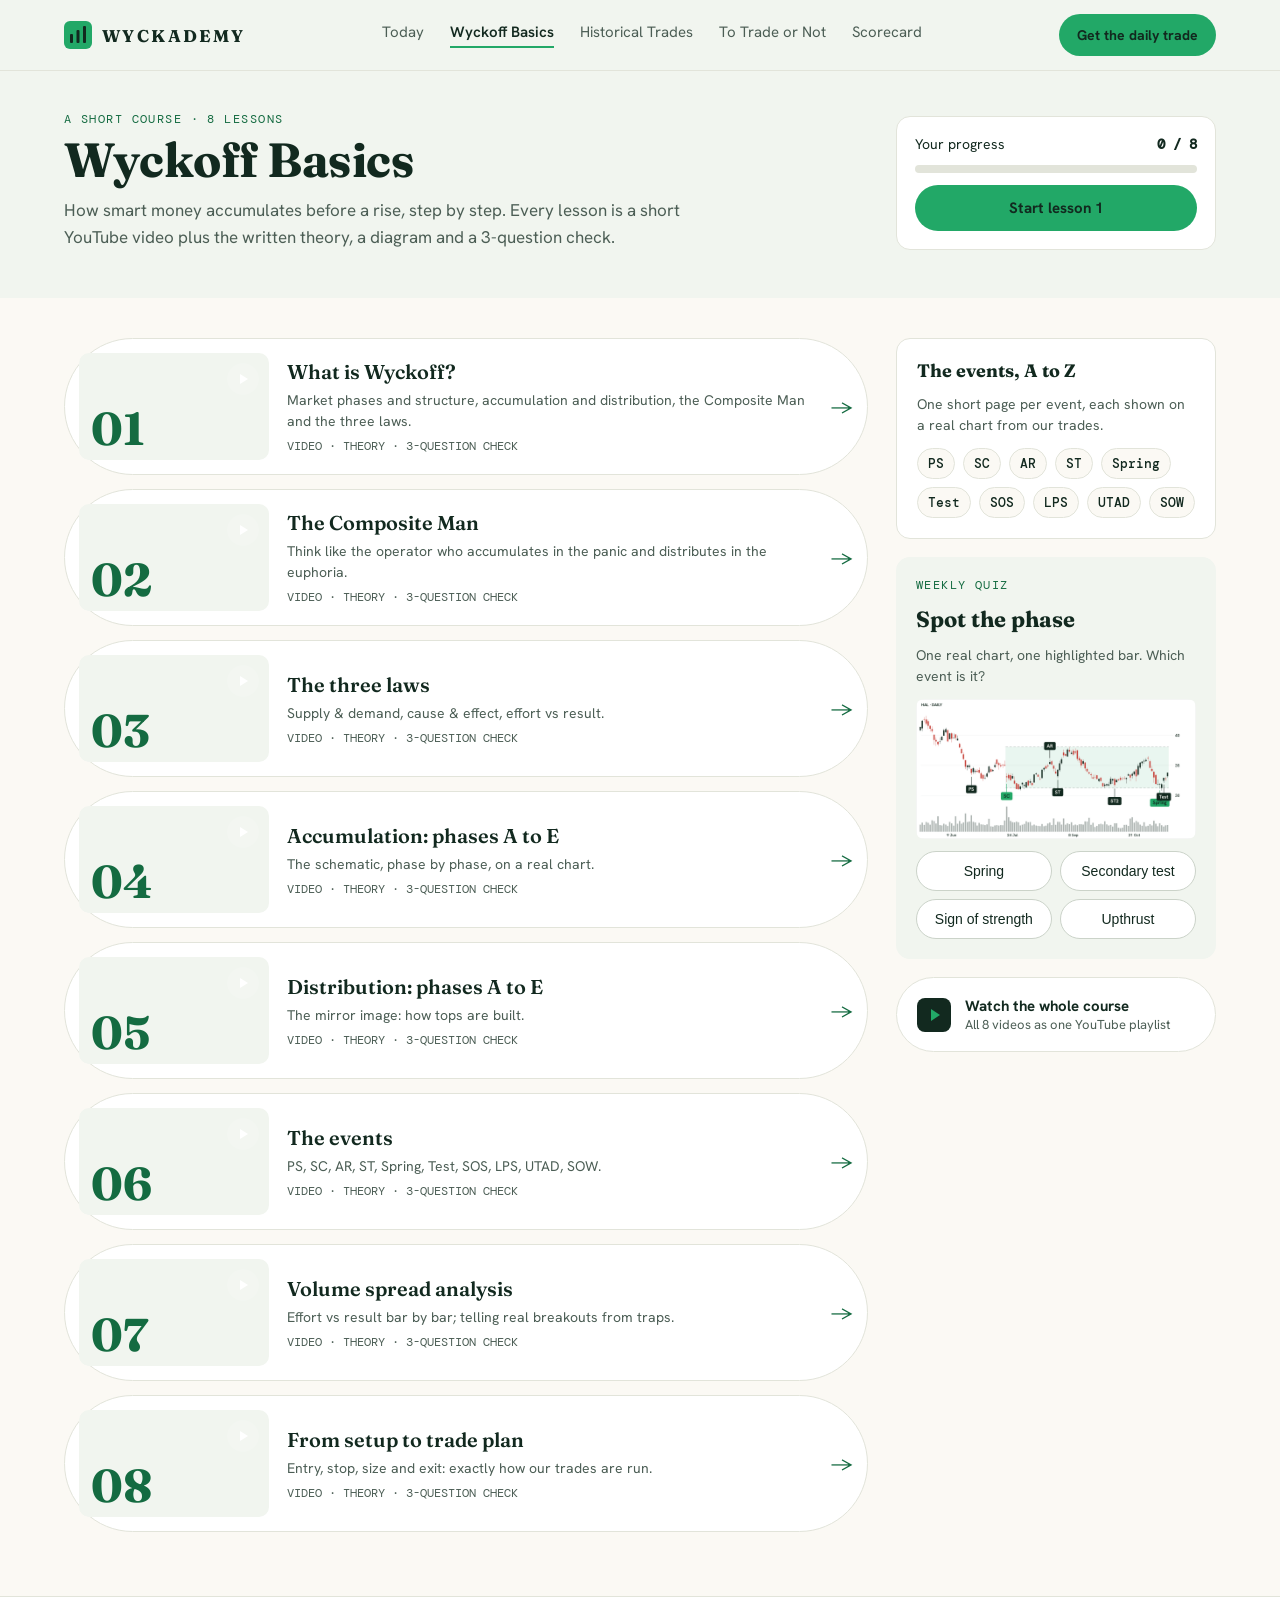
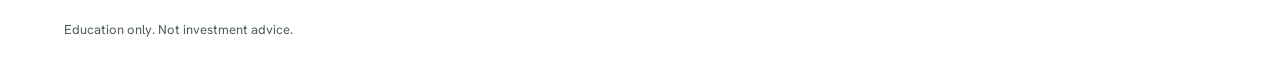
==== commit 2ee67890: "Webby: publish site" ====
--- a/basics/index.html
+++ b/basics/index.html
@@ -21,34 +21,34 @@
 <body>
 <div style="width: 100%; background: #FBF9F4">
 
-<header style="background: #12291F; border-bottom: 1px solid #1E3A2D">
+<header style="background: #F1F5EF; border-bottom: 1px solid #E2E4DA">
 <nav aria-label="Main" style="max-width: 1200px; margin: 0 auto; padding: 14px 24px; display: flex; flex-wrap: wrap; align-items: center; gap: 20px">
-<a href="/" style="display: flex; align-items: center; gap: 10px; text-decoration: none; color: #FFFFFF">
+<a href="/" style="display: flex; align-items: center; gap: 10px; text-decoration: none; color: #12291F">
 <svg width="28" height="28" viewBox="0 0 28 28" aria-hidden="true"><rect width="28" height="28" rx="6" fill="#22A867"></rect><rect x="6" y="13" width="3" height="9" rx="1" fill="#12291F"></rect><rect x="12.5" y="9" width="3" height="13" rx="1" fill="#12291F"></rect><rect x="19" y="5" width="3" height="17" rx="1" fill="#12291F"></rect></svg>
 <span style="font-family: 'Fraunces', sans-serif; font-weight: 700; letter-spacing: .14em; font-size: 17px">WYCKADEMY</span>
 </a>
 <div style="display: flex; flex-wrap: wrap; gap: 26px; flex-grow: 1; justify-content: center; font-size: 15px">
-<a href="/" style="text-decoration: none; color: #C9D8CF">Today</a>
-<a href="/basics/" style="text-decoration: none; color: #FFFFFF; font-weight: 600; border-bottom: 2px solid #22A867; padding-bottom: 4px">Wyckoff Basics</a>
-<a href="/trades/" style="text-decoration: none; color: #C9D8CF">Historical Trades</a>
-<a href="/trade-or-not/" style="text-decoration: none; color: #C9D8CF">To Trade or Not</a>
-<a href="/#scorecard" style="text-decoration: none; color: #C9D8CF">Scorecard</a>
-</div>
-<a href="/#signup" style="background: #22A867; color: #12291F; text-decoration: none; padding: 12px 18px; border-radius: 8px; font-size: 14px; font-weight: 700">Get the daily trade</a>
+<a href="/" style="text-decoration: none; color: #4C5E55">Today</a>
+<a href="/basics/" style="text-decoration: none; color: #12291F; font-weight: 600; border-bottom: 2px solid #22A867; padding-bottom: 4px">Wyckoff Basics</a>
+<a href="/trades/" style="text-decoration: none; color: #4C5E55">Historical Trades</a>
+<a href="/trade-or-not/" style="text-decoration: none; color: #4C5E55">To Trade or Not</a>
+<a href="/#scorecard" style="text-decoration: none; color: #4C5E55">Scorecard</a>
+</div>
+<a href="/#signup" style="background: #22A867; color: #12291F; text-decoration: none; padding: 12px 18px; border-radius: 999px; font-size: 14px; font-weight: 700">Get the daily trade</a>
 </nav>
 </header>
 
-<section style="background: #12291F; color: #FFFFFF">
+<section style="background: #F1F5EF; color: #12291F">
 <div style="max-width: 1200px; margin: 0 auto; padding: 40px 24px 48px; display: flex; flex-wrap: wrap; gap: 32px; align-items: flex-end">
 <div style="flex: 999 1 560px">
-<div style="font-family: 'DM Mono', monospace; font-size: 12px; letter-spacing: .12em; color: #22A867">A SHORT COURSE · 8 LESSONS</div>
+<div style="font-family: 'DM Mono', monospace; font-size: 12px; letter-spacing: .12em; color: #146B41">A SHORT COURSE · 8 LESSONS</div>
 <h1 style="margin: 8px 0 12px; font-family: 'Fraunces', sans-serif; font-size: 48px; line-height: 1.05; letter-spacing: -.01em">Wyckoff Basics</h1>
-<p style="margin: 0; color: #C9D8CF; font-size: 17px; line-height: 1.55; max-width: 620px">How smart money accumulates before a rise, step by step. Every lesson is a short YouTube video plus the written theory, a diagram and a 3-question check.</p>
-</div>
-<div style="flex: 1 1 320px; background: #1B3A2C; border: 1px solid #2C4A3B; border-radius: 14px; padding: 18px; display: flex; flex-direction: column; gap: 12px">
+<p style="margin: 0; color: #4C5E55; font-size: 17px; line-height: 1.55; max-width: 620px">How smart money accumulates before a rise, step by step. Every lesson is a short YouTube video plus the written theory, a diagram and a 3-question check.</p>
+</div>
+<div style="flex: 1 1 320px; background: #FFFFFF; border: 1px solid #E2E4DA; border-radius: 14px; padding: 18px; display: flex; flex-direction: column; gap: 12px">
 <div style="display: flex; justify-content: space-between; font-size: 14px"><span>Your progress</span><b style="font-family: 'DM Mono', monospace">0 / 8</b></div>
-<div style="height: 8px; background: #2C4A3B; border-radius: 4px"><div style="width: 0%; height: 8px; background: #22A867; border-radius: 4px"></div></div>
-<a href="/basics/what-is-wyckoff/" style="background: #22A867; color: #12291F; text-decoration: none; text-align: center; padding: 13px; border-radius: 10px; font-weight: 700; font-size: 15px">Start lesson 1</a>
+<div style="height: 8px; background: #E2E4DA; border-radius: 4px"><div style="width: 0%; height: 8px; background: #22A867; border-radius: 4px"></div></div>
+<a href="/basics/what-is-wyckoff/" style="background: #22A867; color: #12291F; text-decoration: none; text-align: center; padding: 13px; border-radius: 999px; font-weight: 700; font-size: 15px">Start lesson 1</a>
 </div>
 </div>
 </section>
@@ -57,9 +57,9 @@
 <ol style="flex: 999 1 640px; min-width: 0; list-style: none; margin: 0; padding: 0; display: flex; flex-direction: column; gap: 14px">
 
 <li>
-<a href="/basics/what-is-wyckoff/" style="text-decoration: none; color: #12291F; background: #FFFFFF; border: 1px solid #E2E4DA; border-radius: 14px; padding: 14px; display: flex; flex-wrap: wrap; gap: 18px; align-items: center">
-<div style="width: 190px; height: 107px; background: #12291F; border-radius: 10px; position: relative; display: flex; align-items: flex-end; padding: 12px; box-sizing: border-box; flex-shrink: 0">
-<span style="font-family: 'Fraunces', sans-serif; font-size: 46px; font-weight: 700; color: #22A867; line-height: .8">01</span>
+<a href="/basics/what-is-wyckoff/" style="text-decoration: none; color: #12291F; background: #FFFFFF; border: 1px solid #E2E4DA; border-radius: 999px; padding: 14px; display: flex; flex-wrap: wrap; gap: 18px; align-items: center">
+<div style="width: 190px; height: 107px; background: #F1F5EF; border-radius: 10px; position: relative; display: flex; align-items: flex-end; padding: 12px; box-sizing: border-box; flex-shrink: 0">
+<span style="font-family: 'Fraunces', sans-serif; font-size: 46px; font-weight: 700; color: #146B41; line-height: .8">01</span>
 <span style="position: absolute; top: 10px; right: 10px; width: 32px; height: 32px; border-radius: 16px; background: rgba(255,255,255,.14); display: flex; align-items: center; justify-content: center"><svg width="14" height="14" viewBox="0 0 14 14" aria-hidden="true"><path d="M4 2l8 5-8 5z" fill="#FFFFFF"></path></svg></span>
 </div>
 <div style="flex: 1 1 300px; display: flex; flex-direction: column; gap: 6px">
@@ -72,9 +72,9 @@
 </li>
 
 <li>
-<a href="/lesson/" style="text-decoration: none; color: #12291F; background: #FFFFFF; border: 1px solid #E2E4DA; border-radius: 14px; padding: 14px; display: flex; flex-wrap: wrap; gap: 18px; align-items: center">
-<div style="width: 190px; height: 107px; background: #12291F; border-radius: 10px; position: relative; display: flex; align-items: flex-end; padding: 12px; box-sizing: border-box; flex-shrink: 0">
-<span style="font-family: 'Fraunces', sans-serif; font-size: 46px; font-weight: 700; color: #22A867; line-height: .8">02</span>
+<a href="/lesson/" style="text-decoration: none; color: #12291F; background: #FFFFFF; border: 1px solid #E2E4DA; border-radius: 999px; padding: 14px; display: flex; flex-wrap: wrap; gap: 18px; align-items: center">
+<div style="width: 190px; height: 107px; background: #F1F5EF; border-radius: 10px; position: relative; display: flex; align-items: flex-end; padding: 12px; box-sizing: border-box; flex-shrink: 0">
+<span style="font-family: 'Fraunces', sans-serif; font-size: 46px; font-weight: 700; color: #146B41; line-height: .8">02</span>
 <span style="position: absolute; top: 10px; right: 10px; width: 32px; height: 32px; border-radius: 16px; background: rgba(255,255,255,.14); display: flex; align-items: center; justify-content: center"><svg width="14" height="14" viewBox="0 0 14 14" aria-hidden="true"><path d="M4 2l8 5-8 5z" fill="#FFFFFF"></path></svg></span>
 </div>
 <div style="flex: 1 1 300px; display: flex; flex-direction: column; gap: 6px">
@@ -87,9 +87,9 @@
 </li>
 
 <li>
-<a href="/lesson/" style="text-decoration: none; color: #12291F; background: #FFFFFF; border: 1px solid #E2E4DA; border-radius: 14px; padding: 14px; display: flex; flex-wrap: wrap; gap: 18px; align-items: center">
-<div style="width: 190px; height: 107px; background: #12291F; border-radius: 10px; position: relative; display: flex; align-items: flex-end; padding: 12px; box-sizing: border-box; flex-shrink: 0">
-<span style="font-family: 'Fraunces', sans-serif; font-size: 46px; font-weight: 700; color: #22A867; line-height: .8">03</span>
+<a href="/lesson/" style="text-decoration: none; color: #12291F; background: #FFFFFF; border: 1px solid #E2E4DA; border-radius: 999px; padding: 14px; display: flex; flex-wrap: wrap; gap: 18px; align-items: center">
+<div style="width: 190px; height: 107px; background: #F1F5EF; border-radius: 10px; position: relative; display: flex; align-items: flex-end; padding: 12px; box-sizing: border-box; flex-shrink: 0">
+<span style="font-family: 'Fraunces', sans-serif; font-size: 46px; font-weight: 700; color: #146B41; line-height: .8">03</span>
 <span style="position: absolute; top: 10px; right: 10px; width: 32px; height: 32px; border-radius: 16px; background: rgba(255,255,255,.14); display: flex; align-items: center; justify-content: center"><svg width="14" height="14" viewBox="0 0 14 14" aria-hidden="true"><path d="M4 2l8 5-8 5z" fill="#FFFFFF"></path></svg></span>
 </div>
 <div style="flex: 1 1 300px; display: flex; flex-direction: column; gap: 6px">
@@ -102,9 +102,9 @@
 </li>
 
 <li>
-<a href="/lesson/" style="text-decoration: none; color: #12291F; background: #FFFFFF; border: 1px solid #E2E4DA; border-radius: 14px; padding: 14px; display: flex; flex-wrap: wrap; gap: 18px; align-items: center">
-<div style="width: 190px; height: 107px; background: #12291F; border-radius: 10px; position: relative; display: flex; align-items: flex-end; padding: 12px; box-sizing: border-box; flex-shrink: 0">
-<span style="font-family: 'Fraunces', sans-serif; font-size: 46px; font-weight: 700; color: #22A867; line-height: .8">04</span>
+<a href="/lesson/" style="text-decoration: none; color: #12291F; background: #FFFFFF; border: 1px solid #E2E4DA; border-radius: 999px; padding: 14px; display: flex; flex-wrap: wrap; gap: 18px; align-items: center">
+<div style="width: 190px; height: 107px; background: #F1F5EF; border-radius: 10px; position: relative; display: flex; align-items: flex-end; padding: 12px; box-sizing: border-box; flex-shrink: 0">
+<span style="font-family: 'Fraunces', sans-serif; font-size: 46px; font-weight: 700; color: #146B41; line-height: .8">04</span>
 <span style="position: absolute; top: 10px; right: 10px; width: 32px; height: 32px; border-radius: 16px; background: rgba(255,255,255,.14); display: flex; align-items: center; justify-content: center"><svg width="14" height="14" viewBox="0 0 14 14" aria-hidden="true"><path d="M4 2l8 5-8 5z" fill="#FFFFFF"></path></svg></span>
 </div>
 <div style="flex: 1 1 300px; display: flex; flex-direction: column; gap: 6px">
@@ -117,9 +117,9 @@
 </li>
 
 <li>
-<a href="/lesson/" style="text-decoration: none; color: #12291F; background: #FFFFFF; border: 1px solid #E2E4DA; border-radius: 14px; padding: 14px; display: flex; flex-wrap: wrap; gap: 18px; align-items: center">
-<div style="width: 190px; height: 107px; background: #12291F; border-radius: 10px; position: relative; display: flex; align-items: flex-end; padding: 12px; box-sizing: border-box; flex-shrink: 0">
-<span style="font-family: 'Fraunces', sans-serif; font-size: 46px; font-weight: 700; color: #22A867; line-height: .8">05</span>
+<a href="/lesson/" style="text-decoration: none; color: #12291F; background: #FFFFFF; border: 1px solid #E2E4DA; border-radius: 999px; padding: 14px; display: flex; flex-wrap: wrap; gap: 18px; align-items: center">
+<div style="width: 190px; height: 107px; background: #F1F5EF; border-radius: 10px; position: relative; display: flex; align-items: flex-end; padding: 12px; box-sizing: border-box; flex-shrink: 0">
+<span style="font-family: 'Fraunces', sans-serif; font-size: 46px; font-weight: 700; color: #146B41; line-height: .8">05</span>
 <span style="position: absolute; top: 10px; right: 10px; width: 32px; height: 32px; border-radius: 16px; background: rgba(255,255,255,.14); display: flex; align-items: center; justify-content: center"><svg width="14" height="14" viewBox="0 0 14 14" aria-hidden="true"><path d="M4 2l8 5-8 5z" fill="#FFFFFF"></path></svg></span>
 </div>
 <div style="flex: 1 1 300px; display: flex; flex-direction: column; gap: 6px">
@@ -132,9 +132,9 @@
 </li>
 
 <li>
-<a href="/lesson/" style="text-decoration: none; color: #12291F; background: #FFFFFF; border: 1px solid #E2E4DA; border-radius: 14px; padding: 14px; display: flex; flex-wrap: wrap; gap: 18px; align-items: center">
-<div style="width: 190px; height: 107px; background: #12291F; border-radius: 10px; position: relative; display: flex; align-items: flex-end; padding: 12px; box-sizing: border-box; flex-shrink: 0">
-<span style="font-family: 'Fraunces', sans-serif; font-size: 46px; font-weight: 700; color: #22A867; line-height: .8">06</span>
+<a href="/lesson/" style="text-decoration: none; color: #12291F; background: #FFFFFF; border: 1px solid #E2E4DA; border-radius: 999px; padding: 14px; display: flex; flex-wrap: wrap; gap: 18px; align-items: center">
+<div style="width: 190px; height: 107px; background: #F1F5EF; border-radius: 10px; position: relative; display: flex; align-items: flex-end; padding: 12px; box-sizing: border-box; flex-shrink: 0">
+<span style="font-family: 'Fraunces', sans-serif; font-size: 46px; font-weight: 700; color: #146B41; line-height: .8">06</span>
 <span style="position: absolute; top: 10px; right: 10px; width: 32px; height: 32px; border-radius: 16px; background: rgba(255,255,255,.14); display: flex; align-items: center; justify-content: center"><svg width="14" height="14" viewBox="0 0 14 14" aria-hidden="true"><path d="M4 2l8 5-8 5z" fill="#FFFFFF"></path></svg></span>
 </div>
 <div style="flex: 1 1 300px; display: flex; flex-direction: column; gap: 6px">
@@ -147,9 +147,9 @@
 </li>
 
 <li>
-<a href="/lesson/" style="text-decoration: none; color: #12291F; background: #FFFFFF; border: 1px solid #E2E4DA; border-radius: 14px; padding: 14px; display: flex; flex-wrap: wrap; gap: 18px; align-items: center">
-<div style="width: 190px; height: 107px; background: #12291F; border-radius: 10px; position: relative; display: flex; align-items: flex-end; padding: 12px; box-sizing: border-box; flex-shrink: 0">
-<span style="font-family: 'Fraunces', sans-serif; font-size: 46px; font-weight: 700; color: #22A867; line-height: .8">07</span>
+<a href="/lesson/" style="text-decoration: none; color: #12291F; background: #FFFFFF; border: 1px solid #E2E4DA; border-radius: 999px; padding: 14px; display: flex; flex-wrap: wrap; gap: 18px; align-items: center">
+<div style="width: 190px; height: 107px; background: #F1F5EF; border-radius: 10px; position: relative; display: flex; align-items: flex-end; padding: 12px; box-sizing: border-box; flex-shrink: 0">
+<span style="font-family: 'Fraunces', sans-serif; font-size: 46px; font-weight: 700; color: #146B41; line-height: .8">07</span>
 <span style="position: absolute; top: 10px; right: 10px; width: 32px; height: 32px; border-radius: 16px; background: rgba(255,255,255,.14); display: flex; align-items: center; justify-content: center"><svg width="14" height="14" viewBox="0 0 14 14" aria-hidden="true"><path d="M4 2l8 5-8 5z" fill="#FFFFFF"></path></svg></span>
 </div>
 <div style="flex: 1 1 300px; display: flex; flex-direction: column; gap: 6px">
@@ -162,9 +162,9 @@
 </li>
 
 <li>
-<a href="/lesson/" style="text-decoration: none; color: #12291F; background: #FFFFFF; border: 1px solid #E2E4DA; border-radius: 14px; padding: 14px; display: flex; flex-wrap: wrap; gap: 18px; align-items: center">
-<div style="width: 190px; height: 107px; background: #12291F; border-radius: 10px; position: relative; display: flex; align-items: flex-end; padding: 12px; box-sizing: border-box; flex-shrink: 0">
-<span style="font-family: 'Fraunces', sans-serif; font-size: 46px; font-weight: 700; color: #22A867; line-height: .8">08</span>
+<a href="/lesson/" style="text-decoration: none; color: #12291F; background: #FFFFFF; border: 1px solid #E2E4DA; border-radius: 999px; padding: 14px; display: flex; flex-wrap: wrap; gap: 18px; align-items: center">
+<div style="width: 190px; height: 107px; background: #F1F5EF; border-radius: 10px; position: relative; display: flex; align-items: flex-end; padding: 12px; box-sizing: border-box; flex-shrink: 0">
+<span style="font-family: 'Fraunces', sans-serif; font-size: 46px; font-weight: 700; color: #146B41; line-height: .8">08</span>
 <span style="position: absolute; top: 10px; right: 10px; width: 32px; height: 32px; border-radius: 16px; background: rgba(255,255,255,.14); display: flex; align-items: center; justify-content: center"><svg width="14" height="14" viewBox="0 0 14 14" aria-hidden="true"><path d="M4 2l8 5-8 5z" fill="#FFFFFF"></path></svg></span>
 </div>
 <div style="flex: 1 1 300px; display: flex; flex-direction: column; gap: 6px">
@@ -184,41 +184,41 @@
 <span style="color: #4C5E55; font-size: 14px; line-height: 1.5">One short page per event, each shown on a real chart from our trades.</span>
 <div style="display: flex; flex-wrap: wrap; gap: 8px">
 
-<a href="/lesson/" style="font-family: 'DM Mono', monospace; font-size: 13px; font-weight: 500; text-decoration: none; background: #FBF9F4; border: 1px solid #E2E4DA; border-radius: 8px; padding: 6px 10px">PS</a>
-
-<a href="/lesson/" style="font-family: 'DM Mono', monospace; font-size: 13px; font-weight: 500; text-decoration: none; background: #FBF9F4; border: 1px solid #E2E4DA; border-radius: 8px; padding: 6px 10px">SC</a>
-
-<a href="/lesson/" style="font-family: 'DM Mono', monospace; font-size: 13px; font-weight: 500; text-decoration: none; background: #FBF9F4; border: 1px solid #E2E4DA; border-radius: 8px; padding: 6px 10px">AR</a>
-
-<a href="/lesson/" style="font-family: 'DM Mono', monospace; font-size: 13px; font-weight: 500; text-decoration: none; background: #FBF9F4; border: 1px solid #E2E4DA; border-radius: 8px; padding: 6px 10px">ST</a>
-
-<a href="/lesson/" style="font-family: 'DM Mono', monospace; font-size: 13px; font-weight: 500; text-decoration: none; background: #FBF9F4; border: 1px solid #E2E4DA; border-radius: 8px; padding: 6px 10px">Spring</a>
-
-<a href="/lesson/" style="font-family: 'DM Mono', monospace; font-size: 13px; font-weight: 500; text-decoration: none; background: #FBF9F4; border: 1px solid #E2E4DA; border-radius: 8px; padding: 6px 10px">Test</a>
-
-<a href="/lesson/" style="font-family: 'DM Mono', monospace; font-size: 13px; font-weight: 500; text-decoration: none; background: #FBF9F4; border: 1px solid #E2E4DA; border-radius: 8px; padding: 6px 10px">SOS</a>
-
-<a href="/lesson/" style="font-family: 'DM Mono', monospace; font-size: 13px; font-weight: 500; text-decoration: none; background: #FBF9F4; border: 1px solid #E2E4DA; border-radius: 8px; padding: 6px 10px">LPS</a>
-
-<a href="/lesson/" style="font-family: 'DM Mono', monospace; font-size: 13px; font-weight: 500; text-decoration: none; background: #FBF9F4; border: 1px solid #E2E4DA; border-radius: 8px; padding: 6px 10px">UTAD</a>
-
-<a href="/lesson/" style="font-family: 'DM Mono', monospace; font-size: 13px; font-weight: 500; text-decoration: none; background: #FBF9F4; border: 1px solid #E2E4DA; border-radius: 8px; padding: 6px 10px">SOW</a>
-
-</div>
-</div>
-<div style="background: #12291F; color: #FFFFFF; border-radius: 14px; padding: 20px; display: flex; flex-direction: column; gap: 12px">
-<div style="font-family: 'DM Mono', monospace; font-size: 12px; letter-spacing: .12em; color: #22A867">WEEKLY QUIZ</div>
+<a href="/lesson/" style="font-family: 'DM Mono', monospace; font-size: 13px; font-weight: 500; text-decoration: none; background: #FBF9F4; border: 1px solid #E2E4DA; border-radius: 999px; padding: 6px 10px">PS</a>
+
+<a href="/lesson/" style="font-family: 'DM Mono', monospace; font-size: 13px; font-weight: 500; text-decoration: none; background: #FBF9F4; border: 1px solid #E2E4DA; border-radius: 999px; padding: 6px 10px">SC</a>
+
+<a href="/lesson/" style="font-family: 'DM Mono', monospace; font-size: 13px; font-weight: 500; text-decoration: none; background: #FBF9F4; border: 1px solid #E2E4DA; border-radius: 999px; padding: 6px 10px">AR</a>
+
+<a href="/lesson/" style="font-family: 'DM Mono', monospace; font-size: 13px; font-weight: 500; text-decoration: none; background: #FBF9F4; border: 1px solid #E2E4DA; border-radius: 999px; padding: 6px 10px">ST</a>
+
+<a href="/lesson/" style="font-family: 'DM Mono', monospace; font-size: 13px; font-weight: 500; text-decoration: none; background: #FBF9F4; border: 1px solid #E2E4DA; border-radius: 999px; padding: 6px 10px">Spring</a>
+
+<a href="/lesson/" style="font-family: 'DM Mono', monospace; font-size: 13px; font-weight: 500; text-decoration: none; background: #FBF9F4; border: 1px solid #E2E4DA; border-radius: 999px; padding: 6px 10px">Test</a>
+
+<a href="/lesson/" style="font-family: 'DM Mono', monospace; font-size: 13px; font-weight: 500; text-decoration: none; background: #FBF9F4; border: 1px solid #E2E4DA; border-radius: 999px; padding: 6px 10px">SOS</a>
+
+<a href="/lesson/" style="font-family: 'DM Mono', monospace; font-size: 13px; font-weight: 500; text-decoration: none; background: #FBF9F4; border: 1px solid #E2E4DA; border-radius: 999px; padding: 6px 10px">LPS</a>
+
+<a href="/lesson/" style="font-family: 'DM Mono', monospace; font-size: 13px; font-weight: 500; text-decoration: none; background: #FBF9F4; border: 1px solid #E2E4DA; border-radius: 999px; padding: 6px 10px">UTAD</a>
+
+<a href="/lesson/" style="font-family: 'DM Mono', monospace; font-size: 13px; font-weight: 500; text-decoration: none; background: #FBF9F4; border: 1px solid #E2E4DA; border-radius: 999px; padding: 6px 10px">SOW</a>
+
+</div>
+</div>
+<div style="background: #F1F5EF; color: #12291F; border-radius: 14px; padding: 20px; display: flex; flex-direction: column; gap: 12px">
+<div style="font-family: 'DM Mono', monospace; font-size: 12px; letter-spacing: .12em; color: #146B41">WEEKLY QUIZ</div>
 <b style="font-family: 'Fraunces', sans-serif; font-size: 22px">Spot the phase</b>
-<span style="color: #C9D8CF; font-size: 14px; line-height: 1.5">One real chart, one highlighted bar. Which event is it?</span>
+<span style="color: #4C5E55; font-size: 14px; line-height: 1.5">One real chart, one highlighted bar. Which event is it?</span>
 <img src="/assets/hal_thumb.png" alt="Quiz chart" style="width: 100%; border-radius: 8px; display: block">
 <div style="display: grid; grid-template-columns: repeat(2, minmax(0, 1fr)); gap: 8px">
-<button type="button" style="background: #1B3A2C; color: #FFFFFF; border: 1px solid #3A5747; border-radius: 8px; padding: 11px; font-size: 14px">Spring</button>
-<button type="button" style="background: #1B3A2C; color: #FFFFFF; border: 1px solid #3A5747; border-radius: 8px; padding: 11px; font-size: 14px">Secondary test</button>
-<button type="button" style="background: #1B3A2C; color: #FFFFFF; border: 1px solid #3A5747; border-radius: 8px; padding: 11px; font-size: 14px">Sign of strength</button>
-<button type="button" style="background: #1B3A2C; color: #FFFFFF; border: 1px solid #3A5747; border-radius: 8px; padding: 11px; font-size: 14px">Upthrust</button>
-</div>
-</div>
-<a href="https://www.youtube.com/channel/UC4YRM41OV3Z-UfDPH4TxxvA" rel="noopener" target="_blank" style="background: #FFFFFF; border: 1px solid #E2E4DA; border-radius: 14px; padding: 18px 20px; text-decoration: none; display: flex; align-items: center; gap: 14px">
+<button type="button" style="background: #FFFFFF; color: #12291F; border: 1px solid #CBD3C9; border-radius: 999px; padding: 11px; font-size: 14px">Spring</button>
+<button type="button" style="background: #FFFFFF; color: #12291F; border: 1px solid #CBD3C9; border-radius: 999px; padding: 11px; font-size: 14px">Secondary test</button>
+<button type="button" style="background: #FFFFFF; color: #12291F; border: 1px solid #CBD3C9; border-radius: 999px; padding: 11px; font-size: 14px">Sign of strength</button>
+<button type="button" style="background: #FFFFFF; color: #12291F; border: 1px solid #CBD3C9; border-radius: 999px; padding: 11px; font-size: 14px">Upthrust</button>
+</div>
+</div>
+<a href="https://www.youtube.com/channel/UC4YRM41OV3Z-UfDPH4TxxvA" rel="noopener" target="_blank" style="background: #FFFFFF; border: 1px solid #E2E4DA; border-radius: 999px; padding: 18px 20px; text-decoration: none; display: flex; align-items: center; gap: 14px">
 <svg width="34" height="34" viewBox="0 0 34 34" aria-hidden="true"><rect width="34" height="34" rx="8" fill="#12291F"></rect><path d="M14 11l9 6-9 6z" fill="#22A867"></path></svg>
 <span style="display: flex; flex-direction: column"><b style="font-size: 15px">Watch the whole course</b><span style="color: #4C5E55; font-size: 13px">All 8 videos as one YouTube playlist</span></span>
 </a>
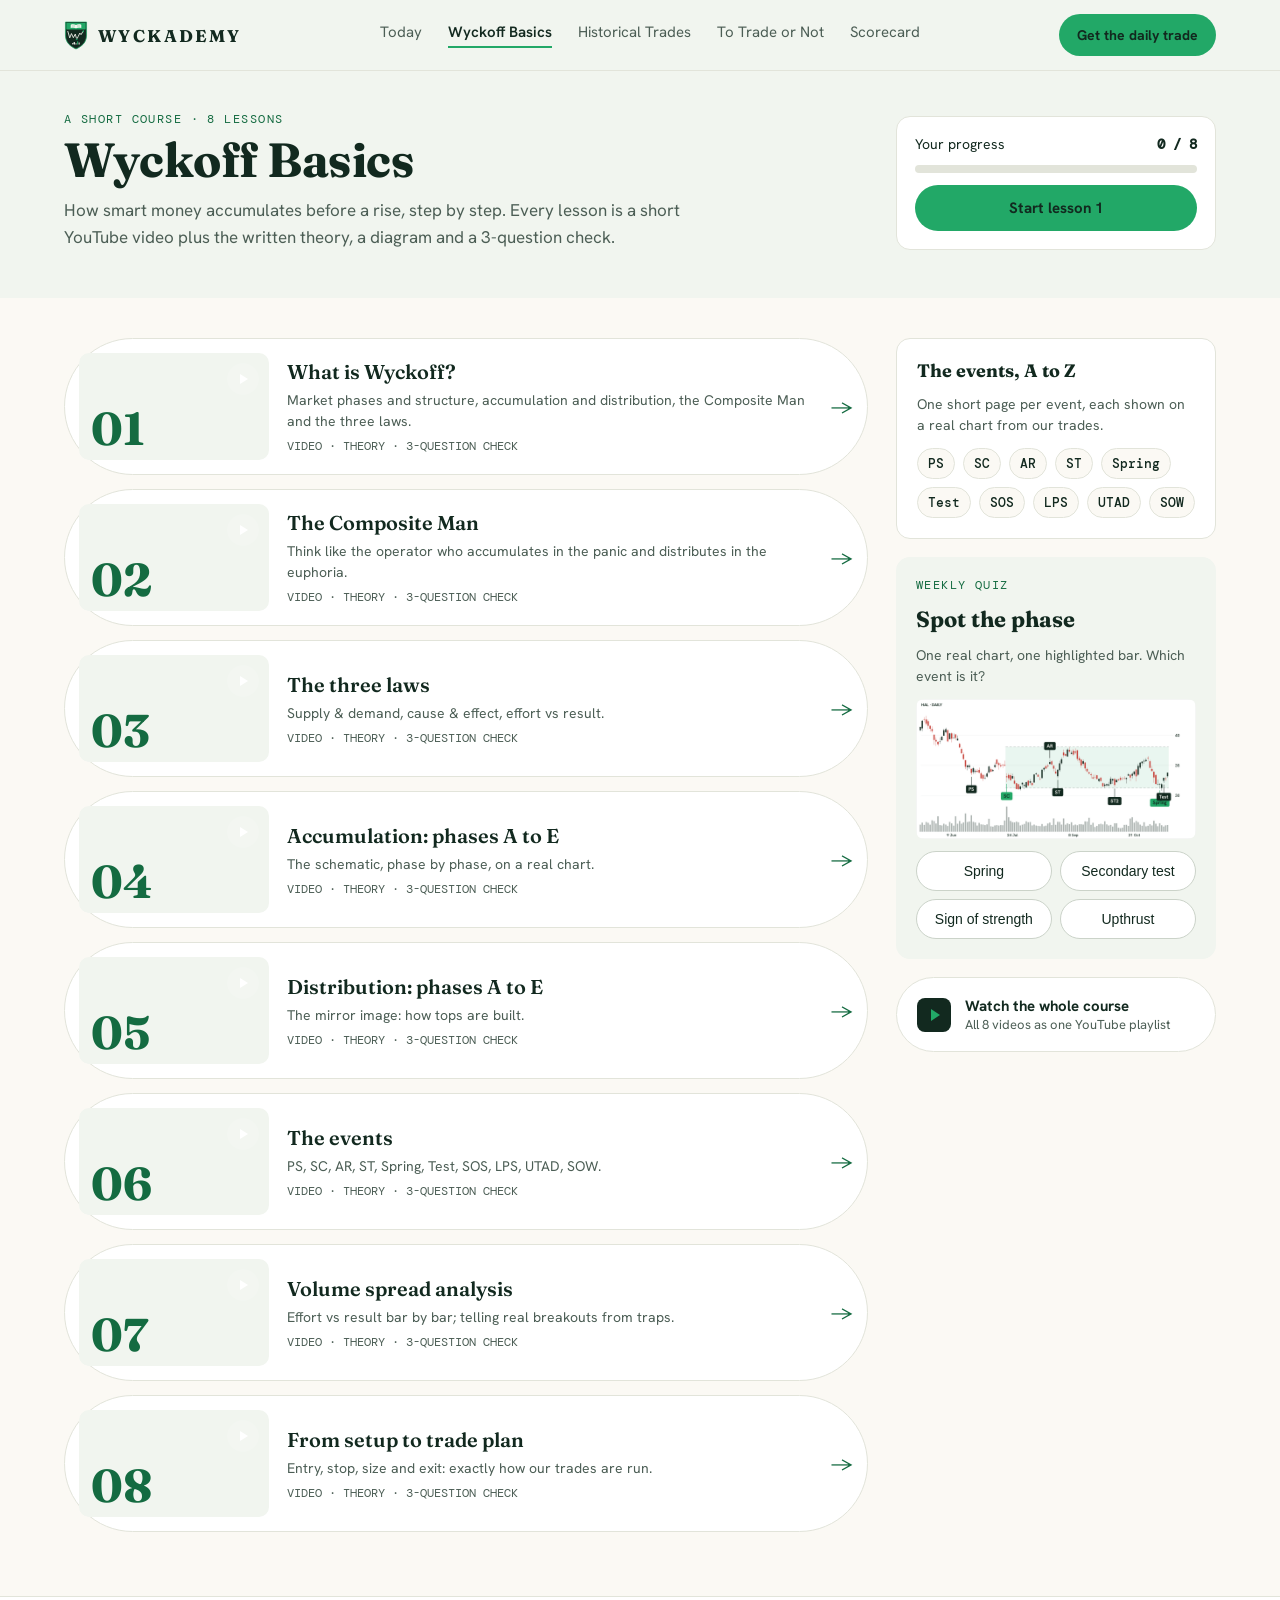
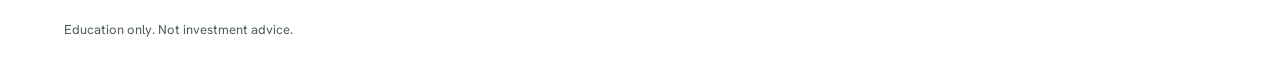
==== commit 069430cb: "Webby: publish site" ====
--- a/basics/index.html
+++ b/basics/index.html
@@ -7,8 +7,11 @@
 <meta name="description" content="Wyckademy teaches the Wyckoff method on real US stocks: a daily scan, the chart, the plan written before the trade, and an honest scorecard. Education only, not investment advice.">
 <meta property="og:title" content="Wyckoff Basics: the free course | Wyckademy">
 <meta property="og:description" content="Wyckademy teaches the Wyckoff method on real US stocks: a daily scan, the chart, the plan written before the trade, and an honest scorecard. Education only, not investment advice.">
-<meta property="og:image" content="https://wyckademy.com/assets/hal_thumb.png">
+<meta property="og:image" content="https://wyckademy.com/assets/og_card.png">
 <link rel="icon" href="/assets/favicon.svg" type="image/svg+xml">
+<link rel="apple-touch-icon" sizes="180x180" href="/assets/apple-touch-icon.png">
+<meta name="twitter:card" content="summary_large_image">
+<meta name="twitter:image" content="https://wyckademy.com/assets/og_card.png">
 <link rel="preconnect" href="https://fonts.googleapis.com">
 <link href="https://fonts.googleapis.com/css2?family=Fraunces:opsz,wght@9..144,500..700&amp;family=Hanken+Grotesk:wght@400;500;600;700&amp;family=DM+Mono:wght@400;500&amp;display=swap" rel="stylesheet">
 <style>
@@ -24,7 +27,7 @@
 <header style="background: #F1F5EF; border-bottom: 1px solid #E2E4DA">
 <nav aria-label="Main" style="max-width: 1200px; margin: 0 auto; padding: 14px 24px; display: flex; flex-wrap: wrap; align-items: center; gap: 20px">
 <a href="/" style="display: flex; align-items: center; gap: 10px; text-decoration: none; color: #12291F">
-<svg width="28" height="28" viewBox="0 0 28 28" aria-hidden="true"><rect width="28" height="28" rx="6" fill="#22A867"></rect><rect x="6" y="13" width="3" height="9" rx="1" fill="#12291F"></rect><rect x="12.5" y="9" width="3" height="13" rx="1" fill="#12291F"></rect><rect x="19" y="5" width="3" height="17" rx="1" fill="#12291F"></rect></svg>
+<svg width="24" height="29" style="display: block" viewBox="0 0 200 240" aria-hidden="true"><path d="M12 8 H188 V118 C188 178 146 213 100 232 C54 213 12 178 12 118 Z" fill="#12291F" stroke="#22A867" stroke-width="6" stroke-linejoin="round"/><rect x="19" y="15" width="162" height="54" rx="3" fill="#22A867"/><path d="M100 32 C88 25 70 25 56 30 V58 C70 53 88 53 100 60 Z" fill="#FBF9F4"/><path d="M100 32 C112 25 130 25 144 30 V58 C130 53 112 53 100 60 Z" fill="#FBF9F4"/><path d="M64 37 C74 34 84 34 93 37 M107 37 C116 34 126 34 136 37" stroke="#22A867" stroke-width="1.6" fill="none"/><path d="M64 44 C74 41 84 41 93 44 M107 44 C116 41 126 41 136 44" stroke="#22A867" stroke-width="1.6" fill="none"/><path d="M64 51 C74 48 84 48 93 51 M107 51 C116 48 126 48 136 51" stroke="#22A867" stroke-width="1.6" fill="none"/><path d="M19 118 V75 H181 V118 C181 174 142 206 100 224 C58 206 19 174 19 118 Z" fill="none" stroke="#3A5747" stroke-width="1.3"/><line x1="30" y1="104" x2="172" y2="104" stroke="#3A5747" stroke-width="1.4" stroke-dasharray="3 3"/><line x1="30" y1="140" x2="172" y2="140" stroke="#3A5747" stroke-width="1.4" stroke-dasharray="3 3"/><polyline points="32,86 48,140 62,104 78,138 94,108 106,152 118,128 132,100 142,113 157,88" fill="none" stroke="#FBF9F4" stroke-width="7" stroke-linejoin="round" stroke-linecap="round"/><polygon points="165,74 148,84 165,94" fill="#22A867"/><circle cx="106" cy="152" r="8" fill="#22A867" stroke="#12291F" stroke-width="3"/><rect x="70" y="182" width="8" height="12" rx="2" fill="#FBF9F4"/><rect x="83" y="174" width="8" height="20" rx="2" fill="#FBF9F4"/><rect x="96" y="184" width="8" height="10" rx="2" fill="#FBF9F4"/><rect x="109" y="168" width="8" height="26" rx="2" fill="#22A867"/><rect x="122" y="178" width="8" height="16" rx="2" fill="#FBF9F4"/></svg>
 <span style="font-family: 'Fraunces', sans-serif; font-weight: 700; letter-spacing: .14em; font-size: 17px">WYCKADEMY</span>
 </a>
 <div style="display: flex; flex-wrap: wrap; gap: 26px; flex-grow: 1; justify-content: center; font-size: 15px">
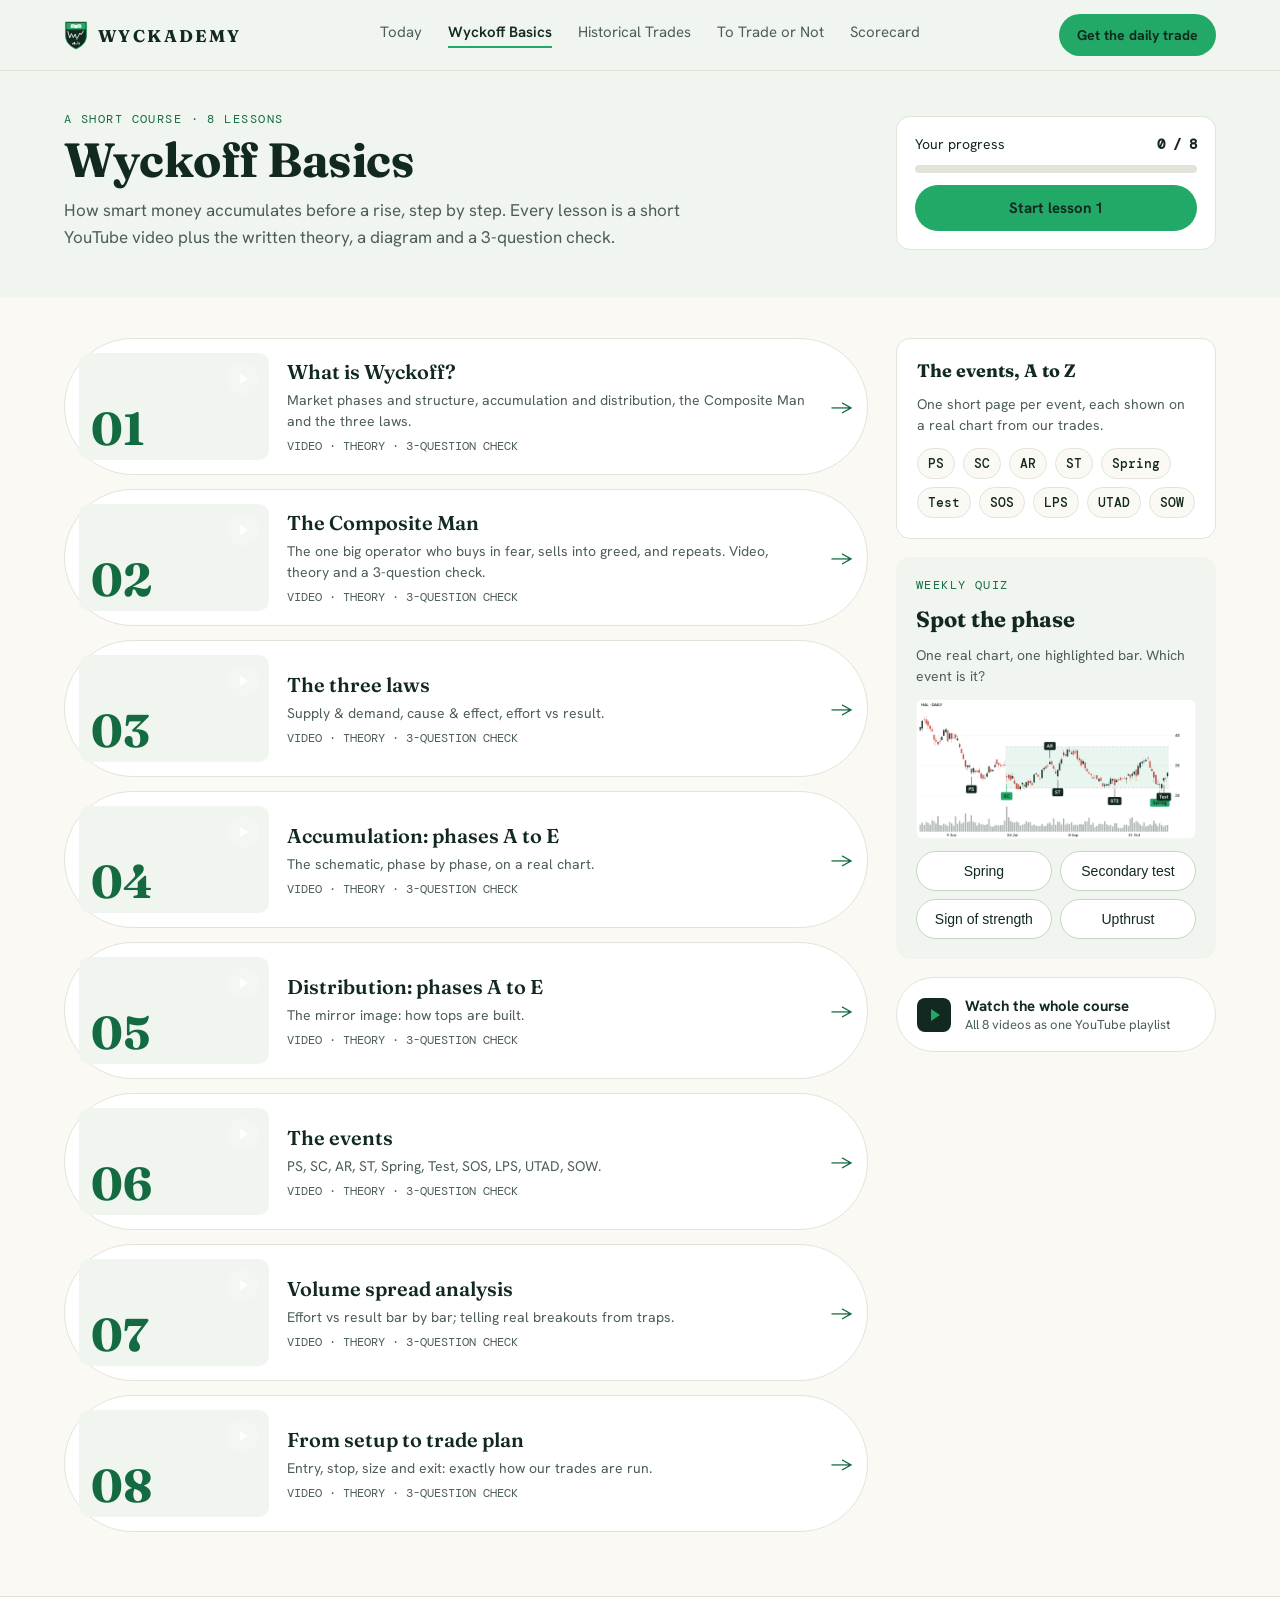
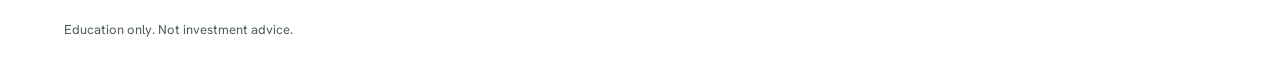
==== commit 06c0089e: "Webby: publish site" ====
--- a/basics/index.html
+++ b/basics/index.html
@@ -75,14 +75,14 @@
 </li>
 
 <li>
-<a href="/lesson/" style="text-decoration: none; color: #12291F; background: #FFFFFF; border: 1px solid #E2E4DA; border-radius: 999px; padding: 14px; display: flex; flex-wrap: wrap; gap: 18px; align-items: center">
+<a href="/basics/composite-man/" style="text-decoration: none; color: #12291F; background: #FFFFFF; border: 1px solid #E2E4DA; border-radius: 999px; padding: 14px; display: flex; flex-wrap: wrap; gap: 18px; align-items: center">
 <div style="width: 190px; height: 107px; background: #F1F5EF; border-radius: 10px; position: relative; display: flex; align-items: flex-end; padding: 12px; box-sizing: border-box; flex-shrink: 0">
 <span style="font-family: 'Fraunces', sans-serif; font-size: 46px; font-weight: 700; color: #146B41; line-height: .8">02</span>
 <span style="position: absolute; top: 10px; right: 10px; width: 32px; height: 32px; border-radius: 16px; background: rgba(255,255,255,.14); display: flex; align-items: center; justify-content: center"><svg width="14" height="14" viewBox="0 0 14 14" aria-hidden="true"><path d="M4 2l8 5-8 5z" fill="#FFFFFF"></path></svg></span>
 </div>
 <div style="flex: 1 1 300px; display: flex; flex-direction: column; gap: 6px">
 <span style="font-family: 'Fraunces', sans-serif; font-size: 20px; font-weight: 600">The Composite Man</span>
-<span style="color: #4C5E55; font-size: 14px; line-height: 1.5">Think like the operator who accumulates in the panic and distributes in the euphoria.</span>
+<span style="color: #4C5E55; font-size: 14px; line-height: 1.5">The one big operator who buys in fear, sells into greed, and repeats. Video, theory and a 3-question check.</span>
 <span style="font-family: 'DM Mono', monospace; color: #4C5E55; font-size: 12px">VIDEO · THEORY · 3-QUESTION CHECK</span>
 </div>
 <span style="font-size: 20px; color: #146B41" aria-hidden="true">→</span>
